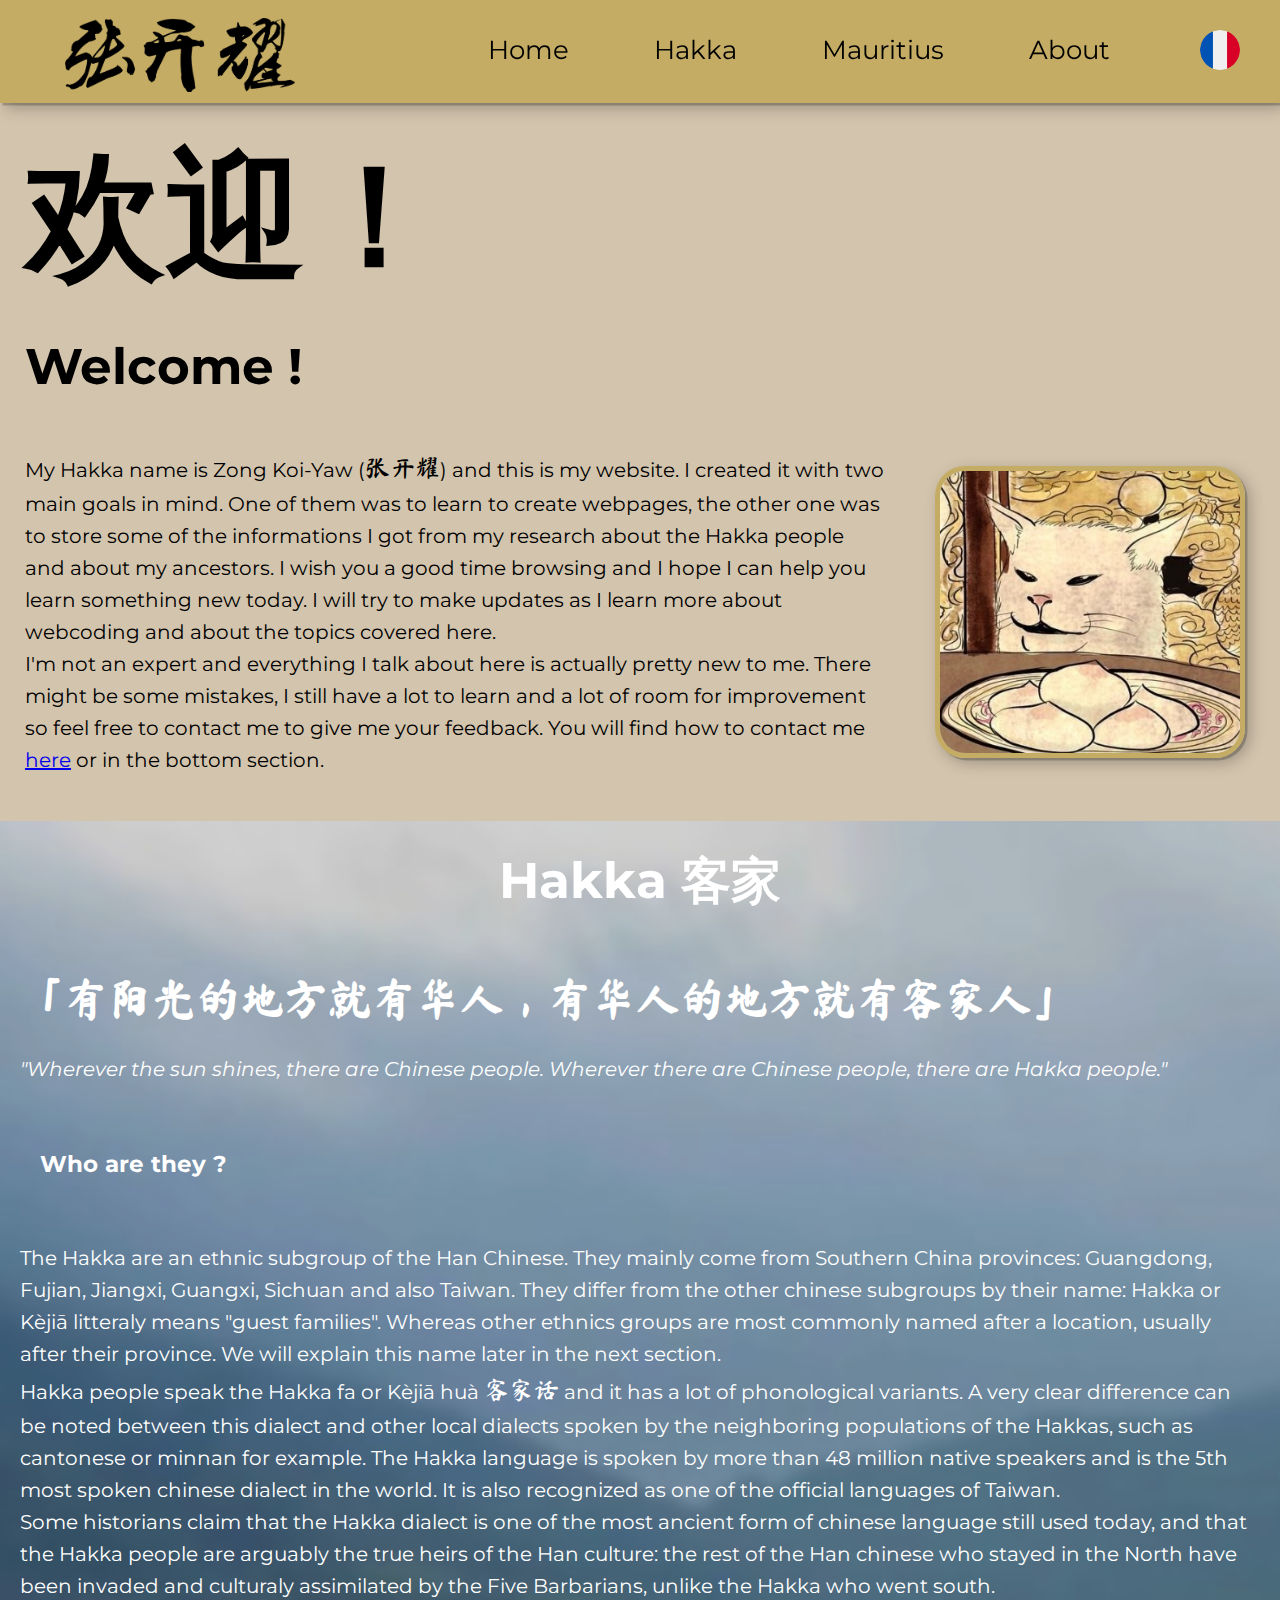
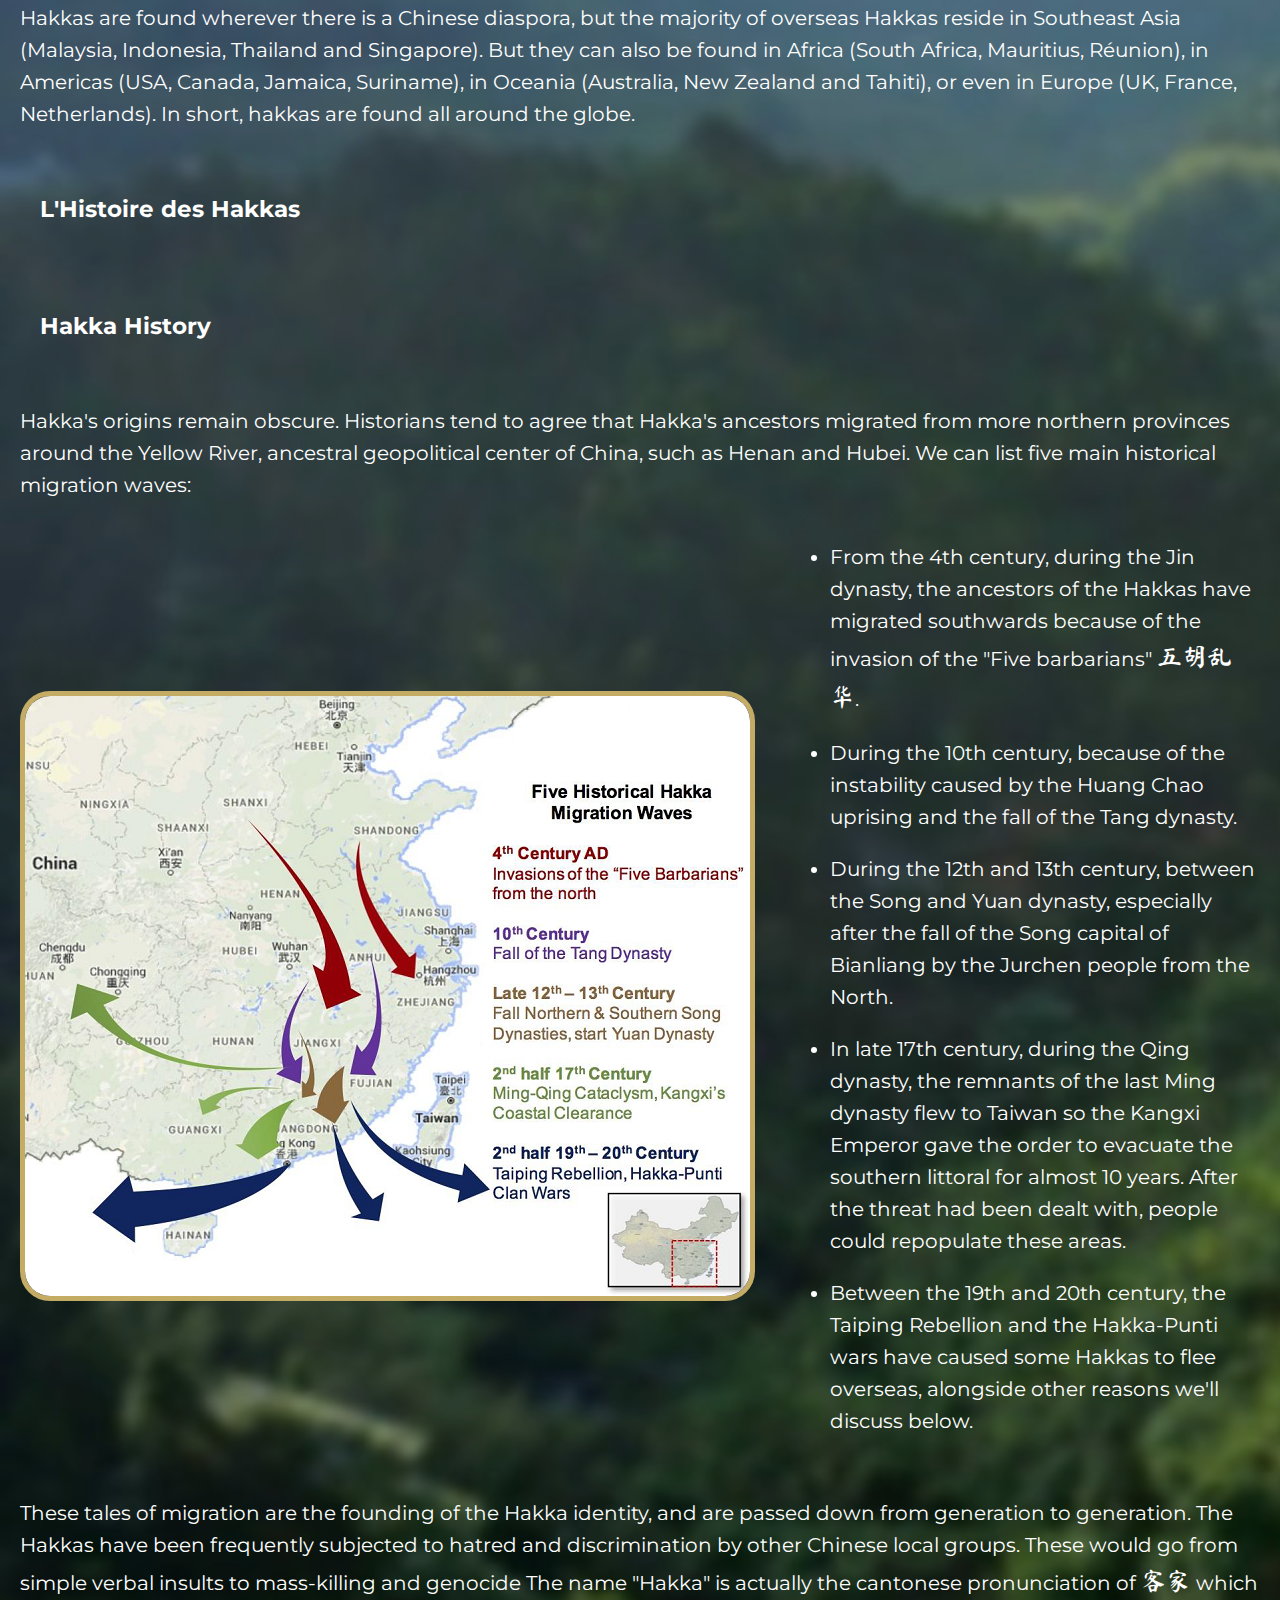
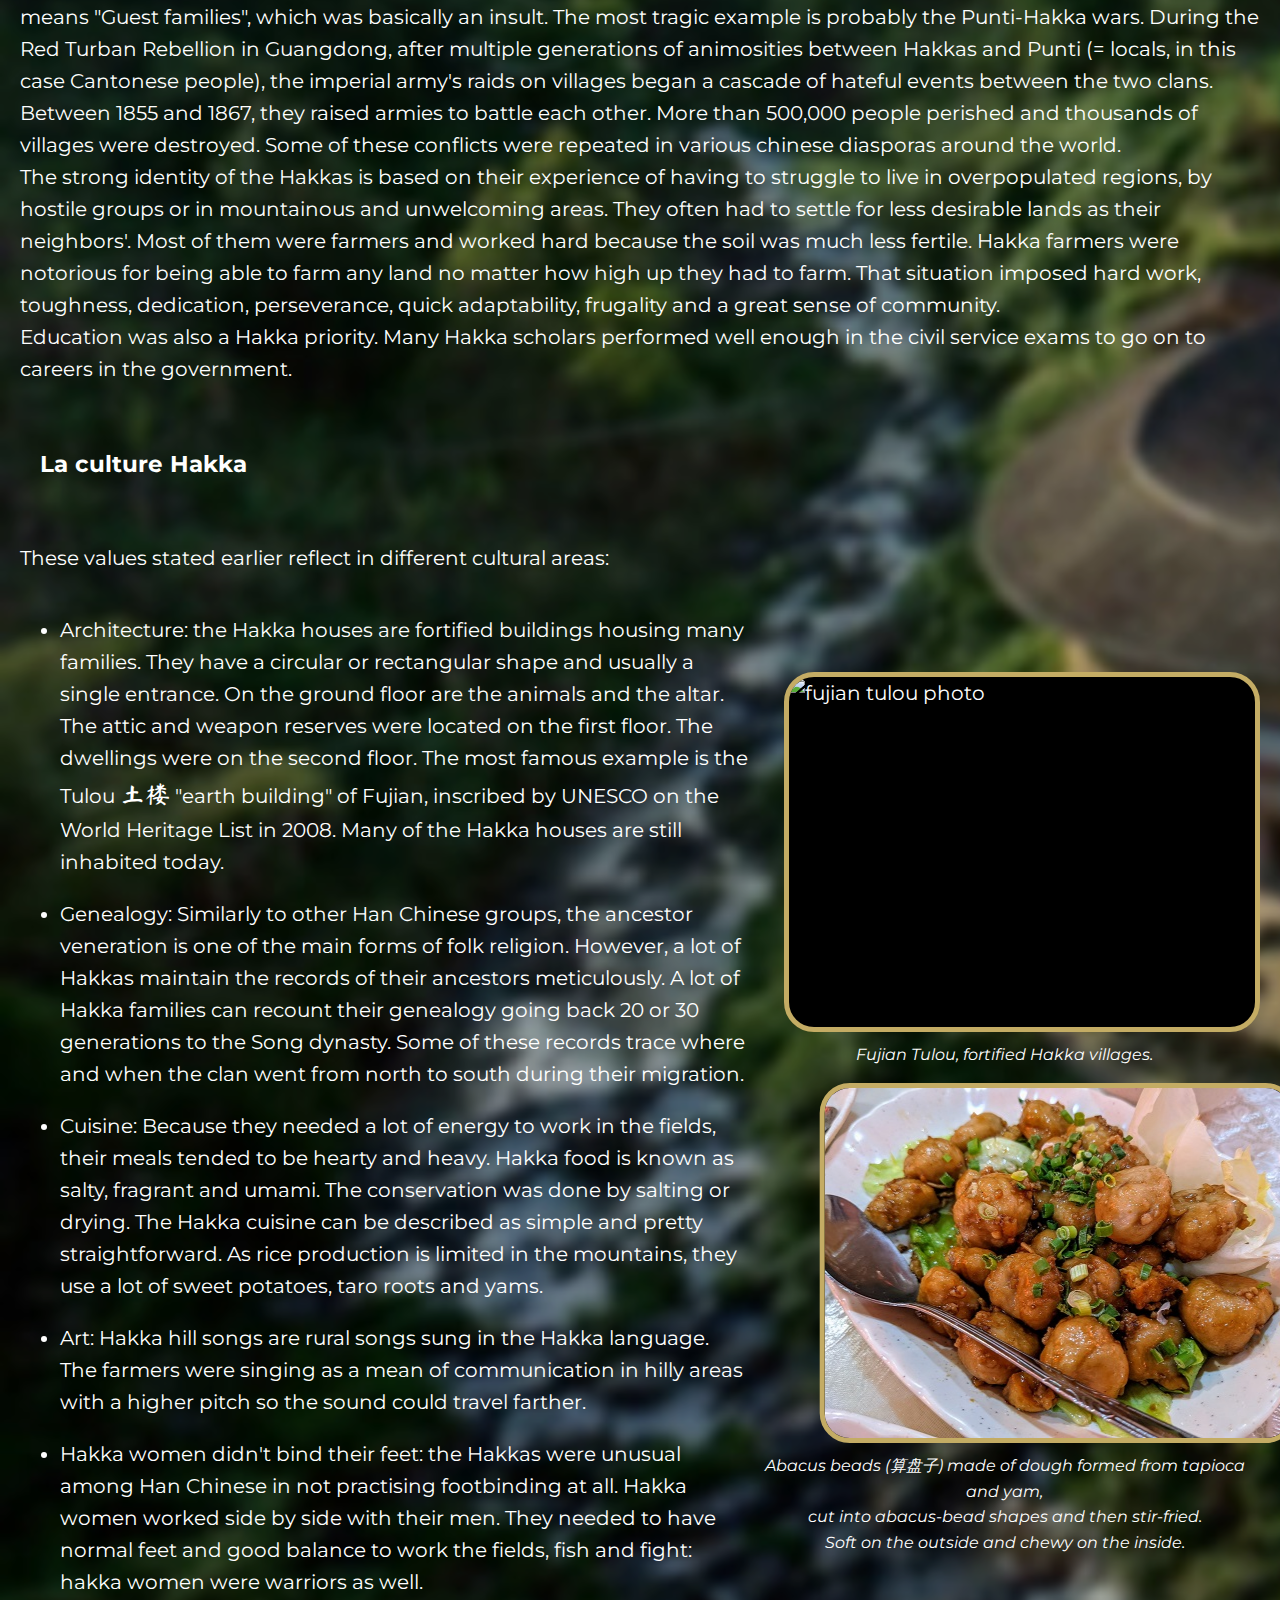
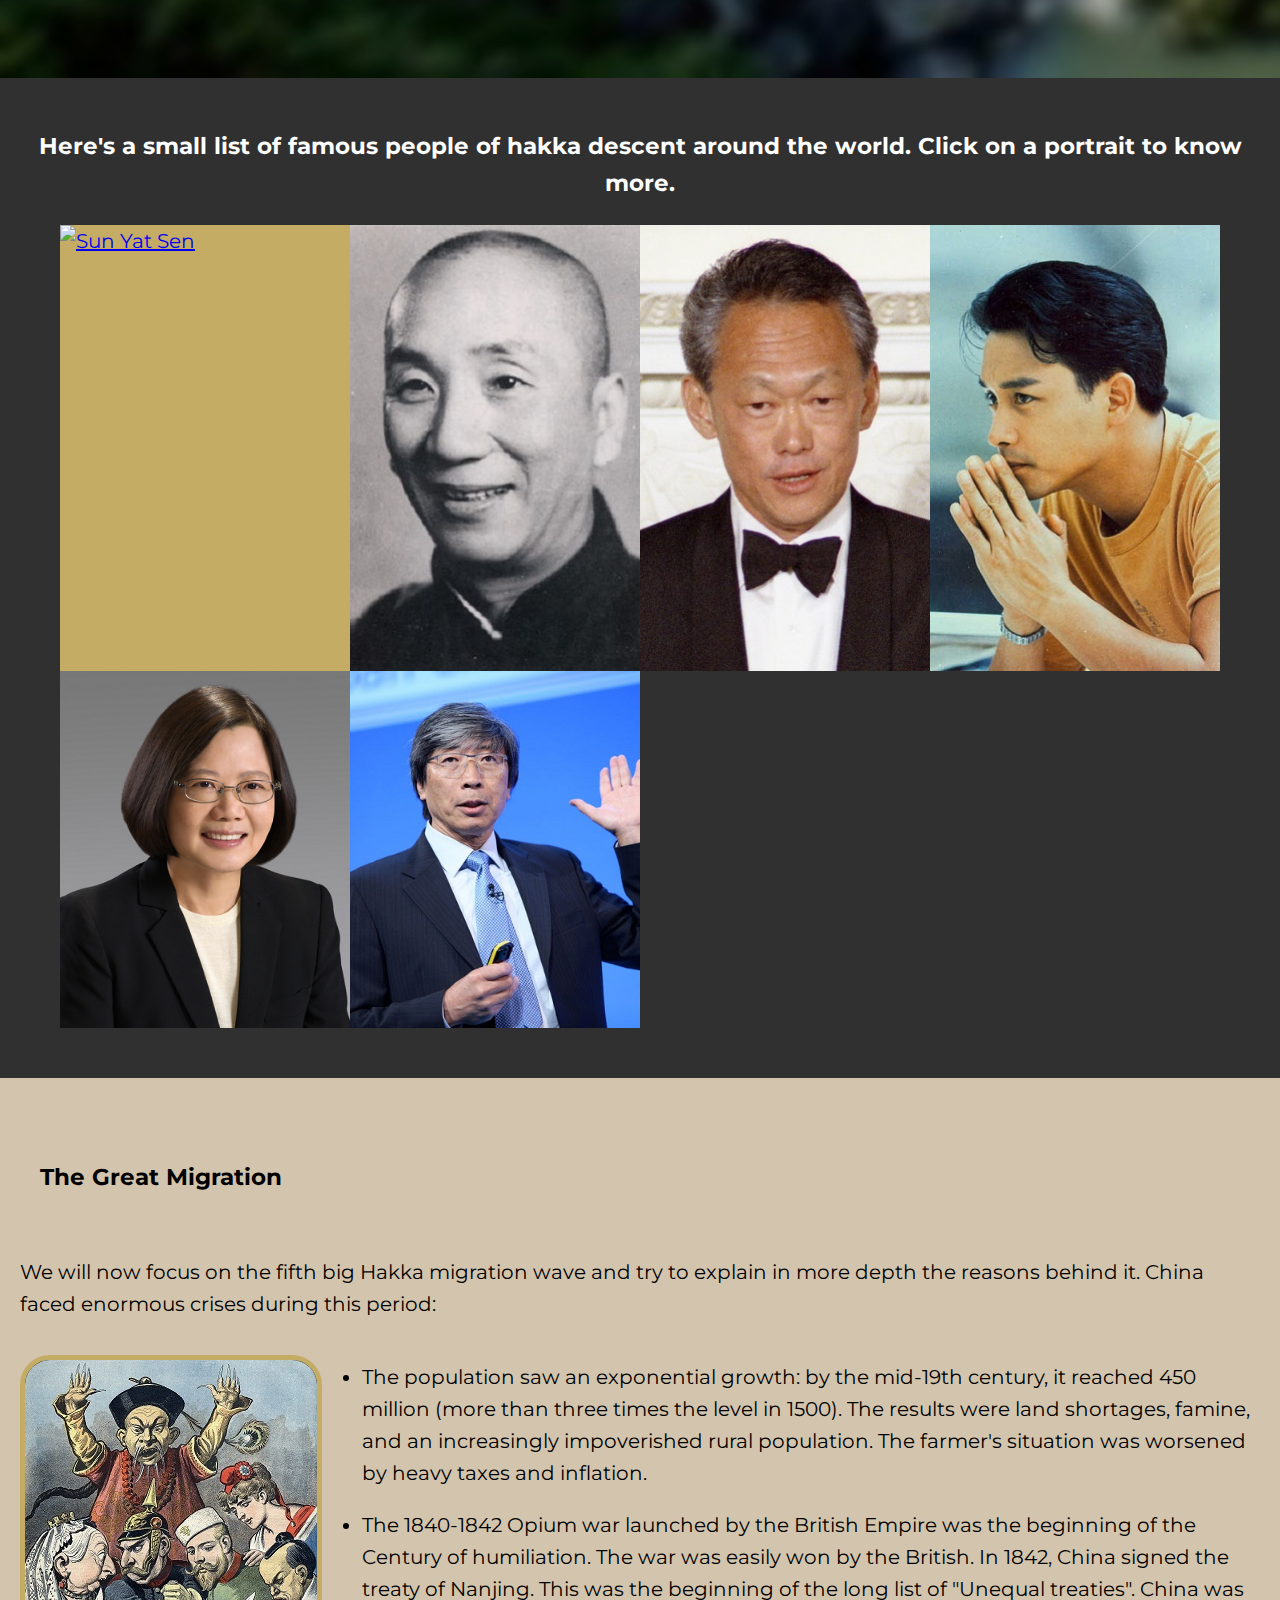
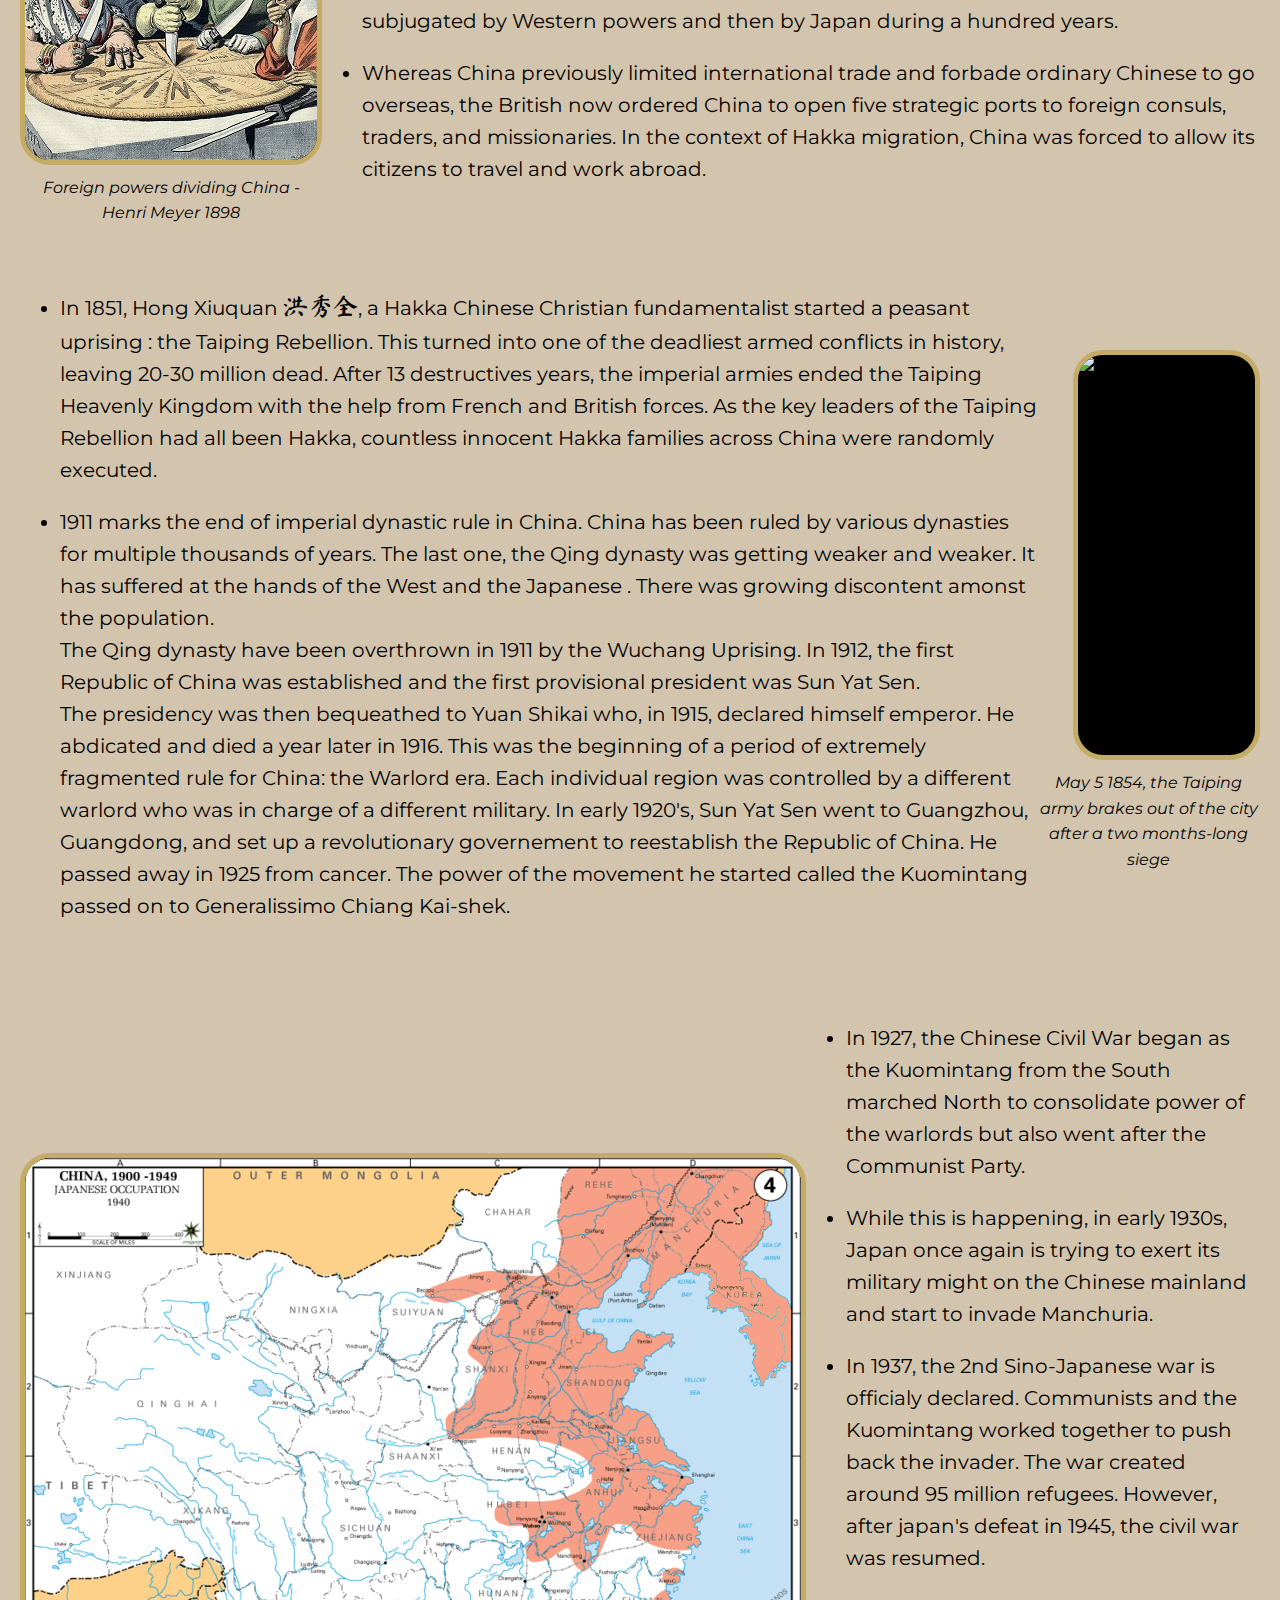
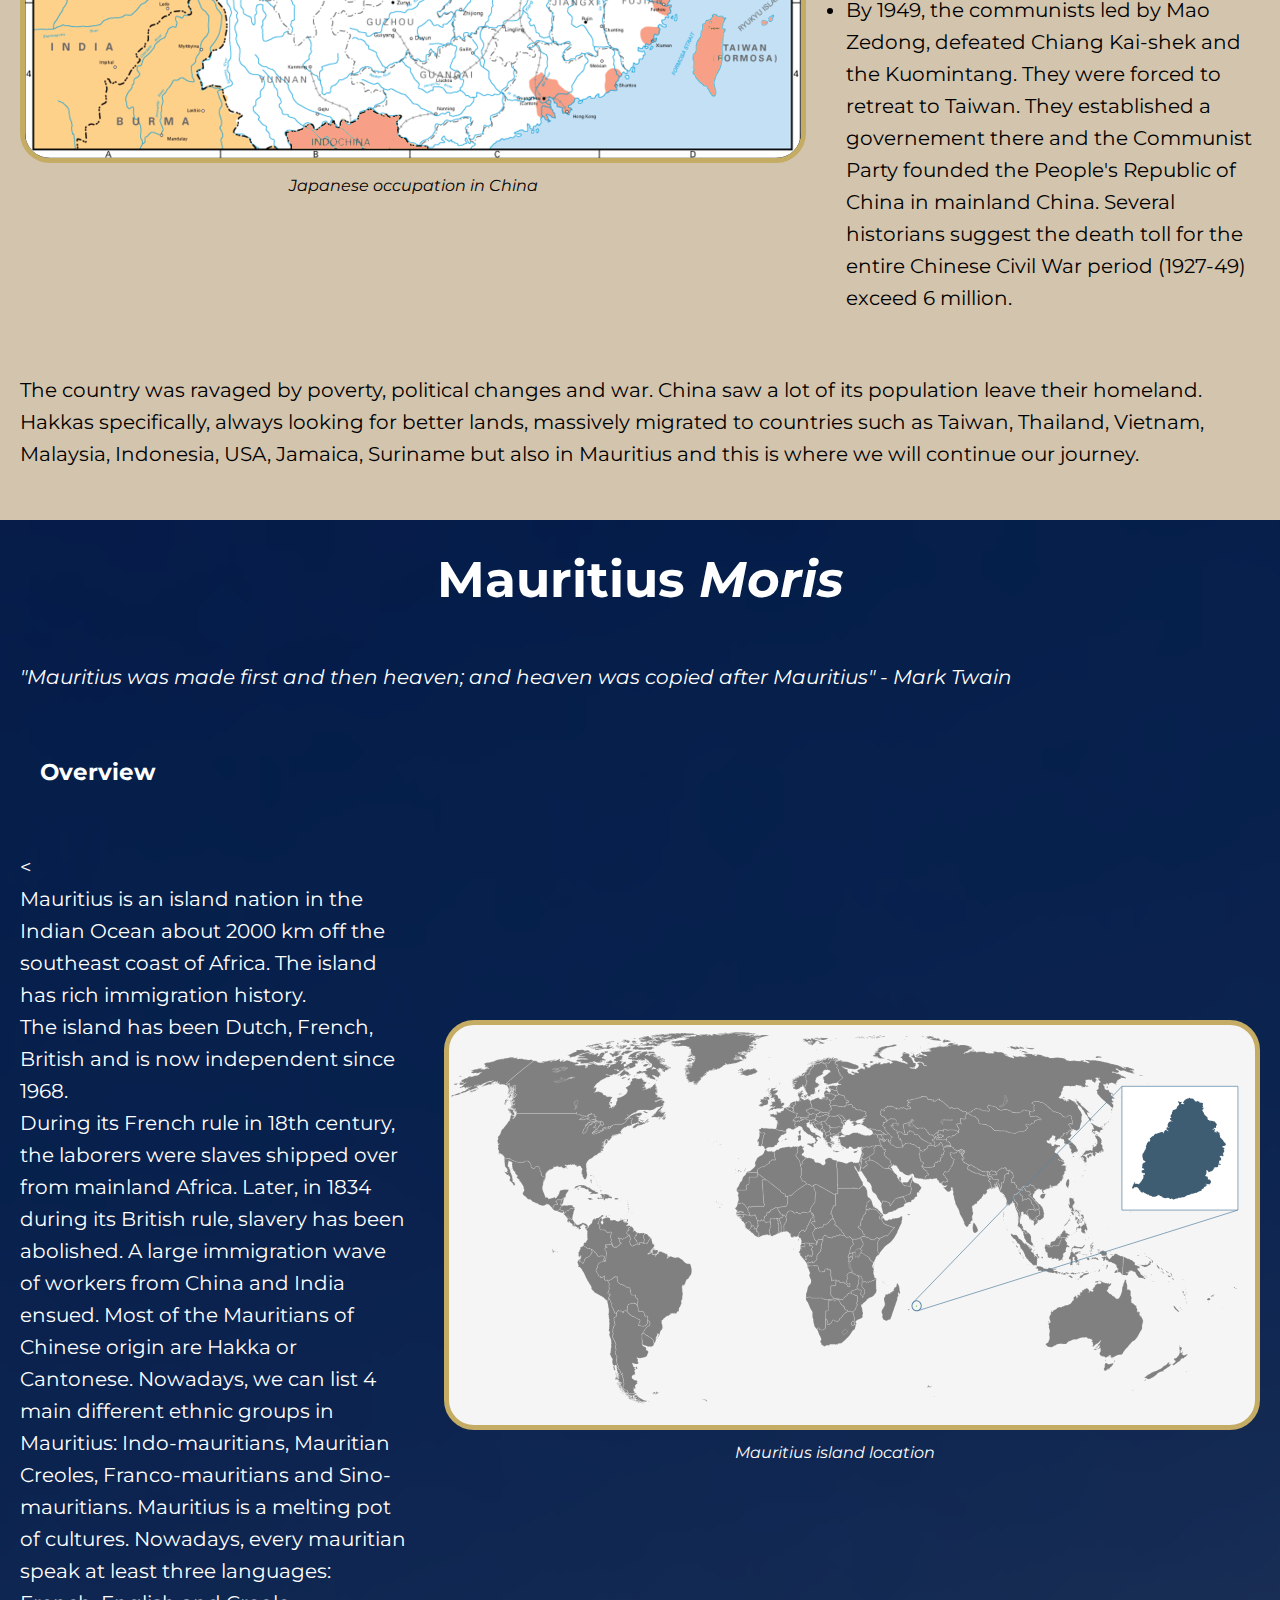
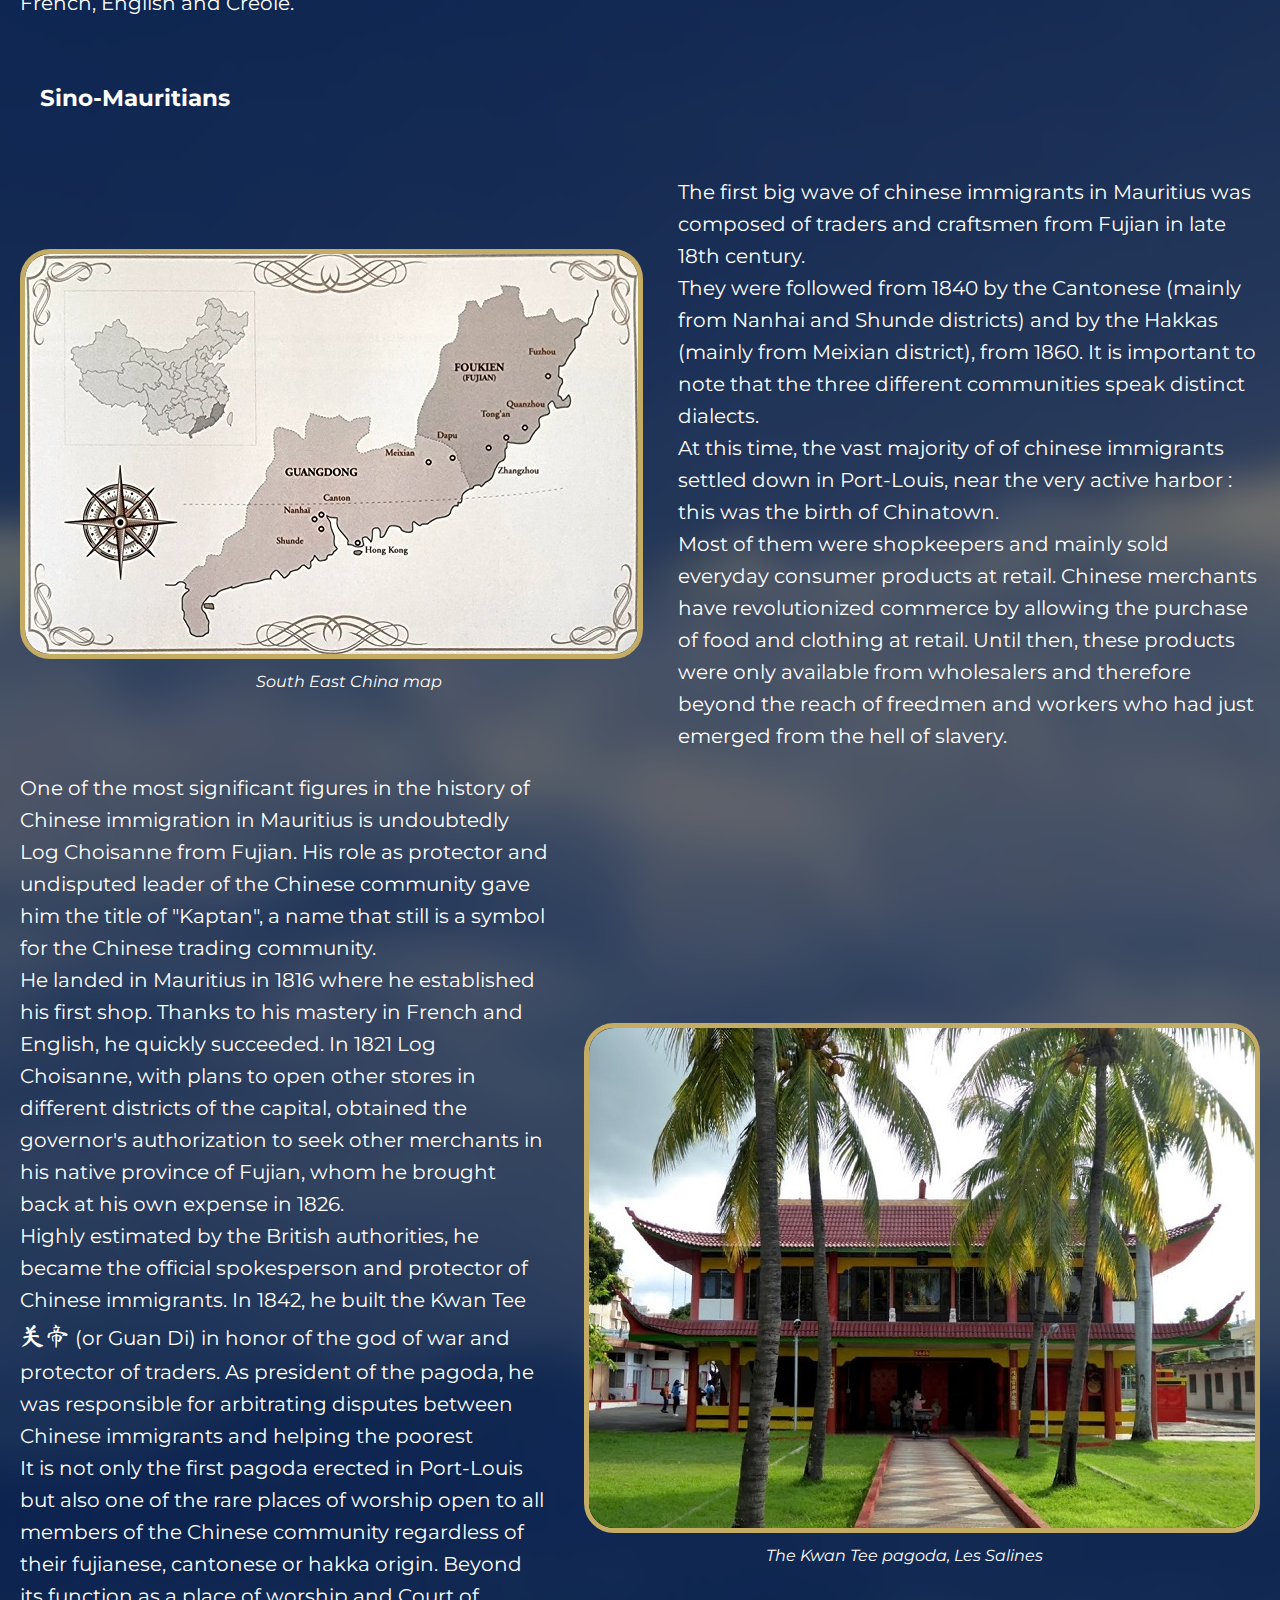
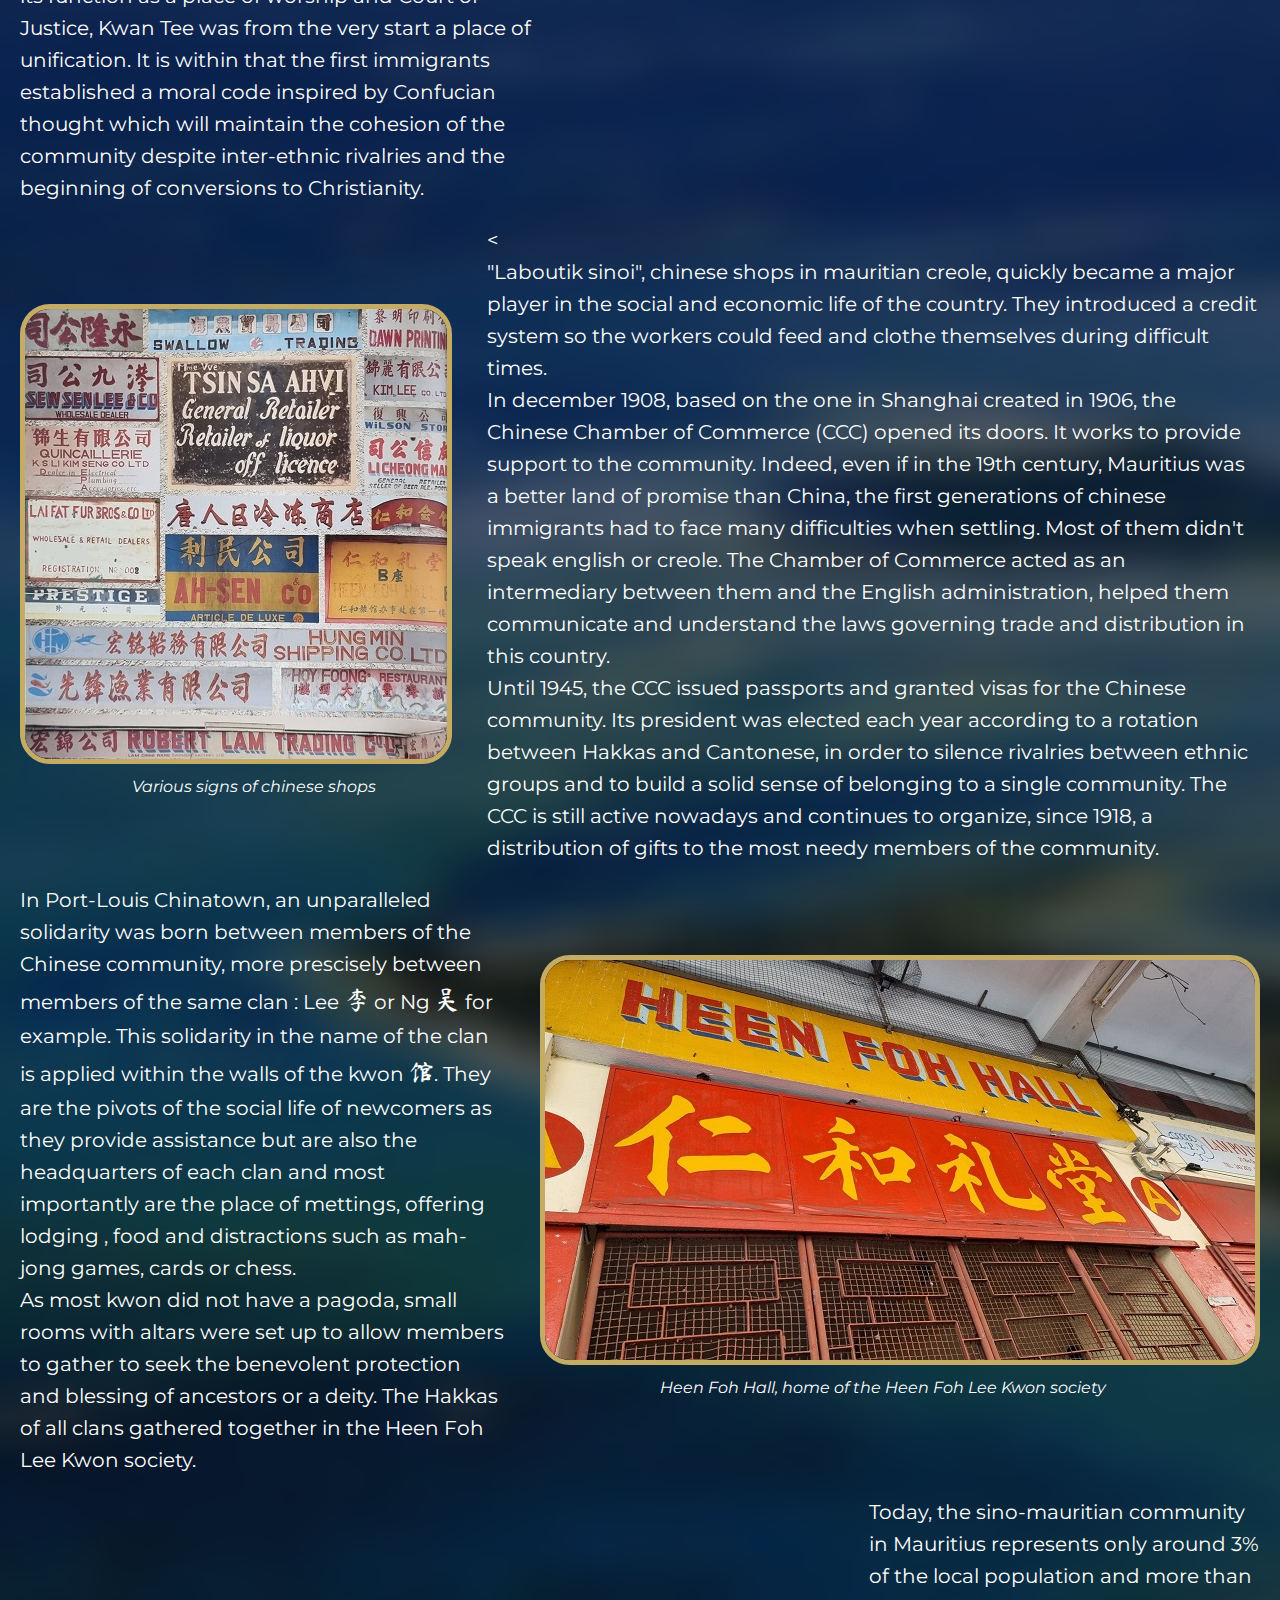
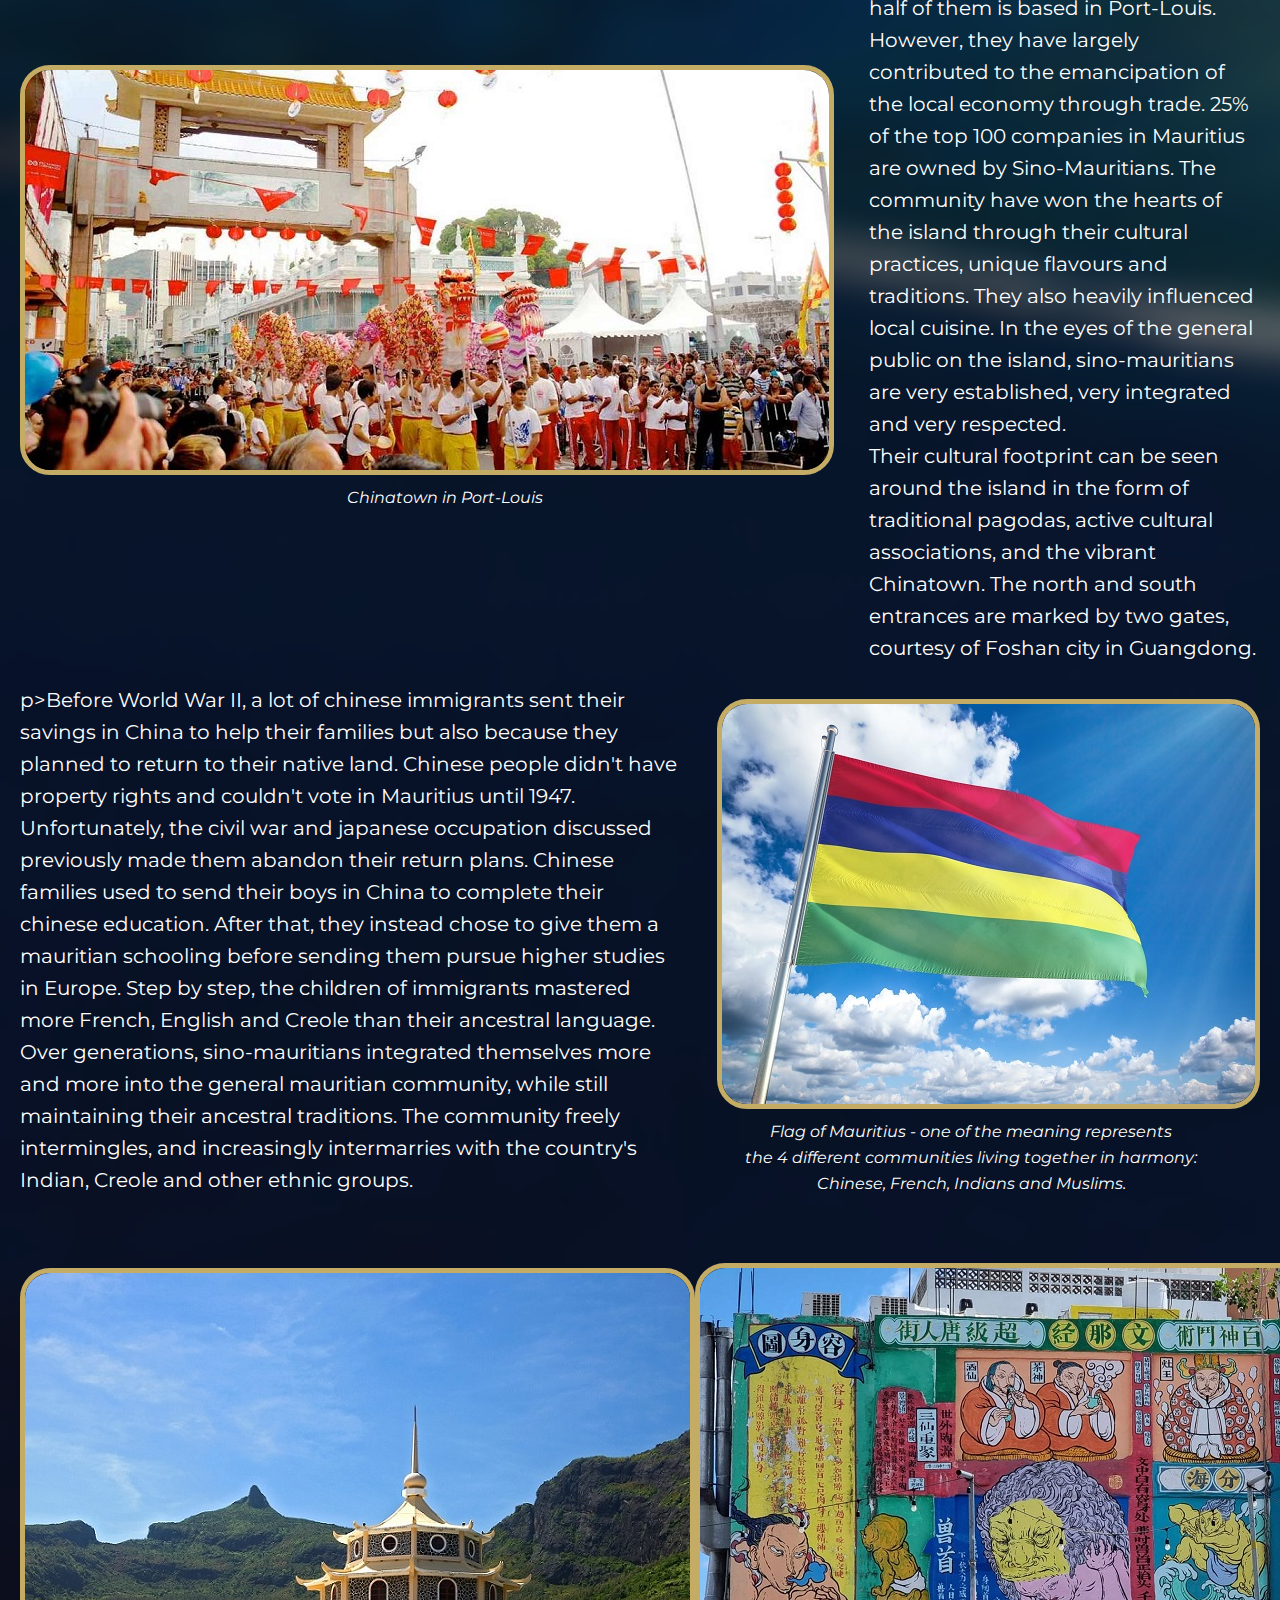
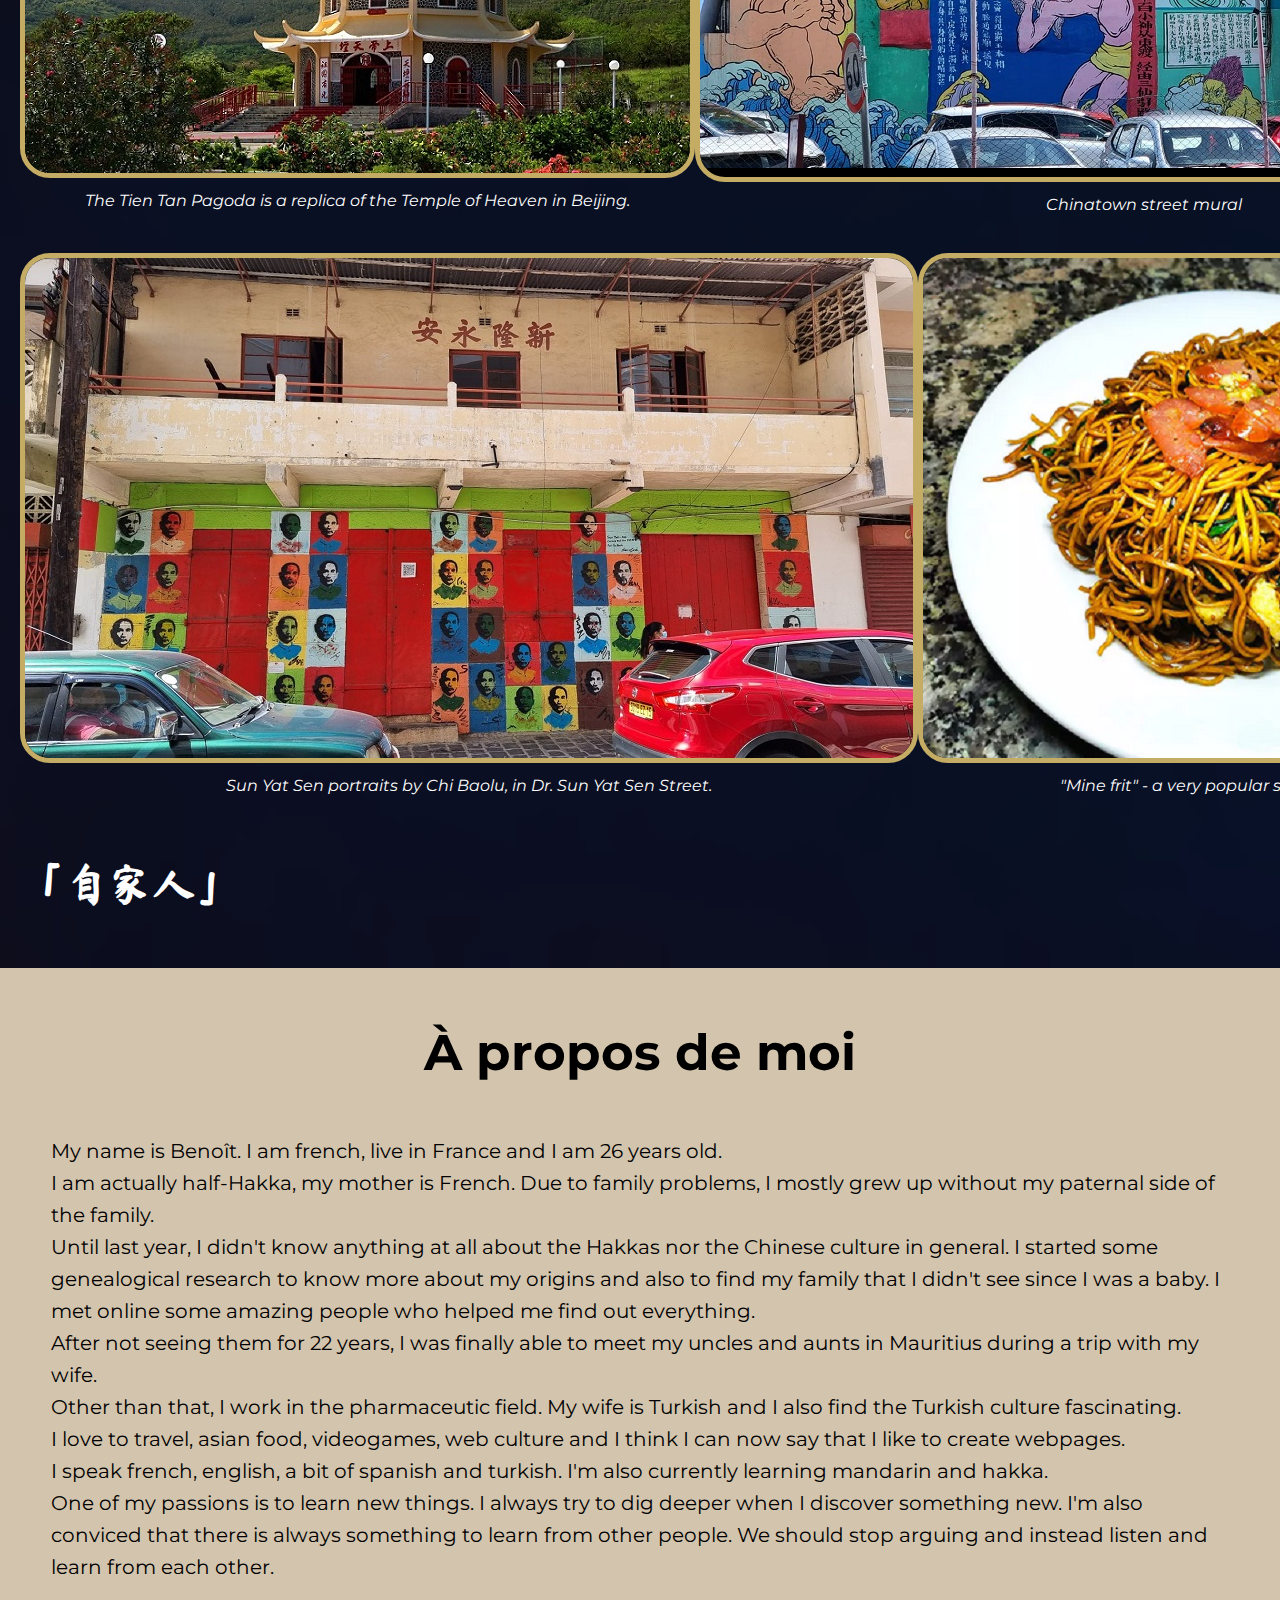
==== index.html @ ba9008d9 "Add files via upload" ====
<!DOCTYPE html>
<html>
<head>
	<meta charset="utf-8">
	<meta name="viewport" content="width=device-width, initial-scale=1">
	<link rel="stylesheet" type="text/css" href="css/style.css">
	<link rel="preconnect" href="https://fonts.googleapis.com">
	<link rel="preconnect" href="https://fonts.gstatic.com" crossorigin>
	<link href="https://fonts.googleapis.com/css2?family=Ma+Shan+Zheng&family=Montserrat:wght@500&display=swap" rel="stylesheet"> 
	<title>张开耀</title>
</head>
<body>
	<nav class="nav">
		<a href=#home><img src="img/logo.png" class="logo" alt=张开耀></a>
		<ul>
			<li><a href=#home>Home</a></li>
			<li><a href=#history>Hakka</a></li>
			<li><a href=#mauritius>Mauritius</a></li>
			<li><a href=#about>About</a></li>
		</ul>
		<a href="index_fr.html"><img title="French" class="flag" src="img/frenchflag.png" alt="Français"/></a>
	</nav>
	<section class="home" id=home>
		<h1 class="welcome">欢迎！</h1>
		<h2 class="subtitle">Welcome !</h2>
			<div class="flex">
				<div>
					<p>My Hakka name is Zong Koi-Yaw (<span class="cc">张开耀</span>) and this is my website. I created it with two main goals in mind. One of them was to learn to create webpages, the other one was to store some of the informations I got from my research about the Hakka people and about my ancestors. I wish you a good time browsing and I hope I can help you learn something new today. I will try to make updates as I learn more about webcoding and about the topics covered here.</p>
					<p>I'm not an expert and everything I talk about here is actually pretty new to me. There might be some mistakes, I still have a lot to learn and a lot of room for improvement so feel free to contact me to give me your feedback. You will find how to contact me <a href=#>here</a> or in the bottom section.
				</div>
				<img src="img/chinesecat.jpg" class="avatar" alt="my avatar" />
			</div>

	</section>
	<section class="history" id=history>
		<h2 class="sectiontitle">Hakka 客家</h2>
		<h3 class="chinesequote"><span class="cc">「有阳光的地方就有华人，有华人的地方就有客家人」</span></h3>
		<p class="citation">"Wherever the sun shines, there are Chinese people. Wherever there are Chinese people, there are Hakka people."</p>
			<h3 class="sectionsub">Who are they ?</h3>
				<p>The Hakka are an ethnic subgroup of the Han Chinese. They mainly come from Southern China provinces: Guangdong, Fujian, Jiangxi, Guangxi, Sichuan and also Taiwan. They differ from the other chinese subgroups by their name: Hakka or Kèjiā litteraly means "guest families". Whereas other ethnics groups are most commonly named after a location, usually after their province. We will explain this name later in the next section. </p>
				<p>Hakka people speak the Hakka fa or Kèjiā huà <span class="cc">客家话</span> and it has a lot of phonological variants. A very clear difference can be noted between this dialect and other local dialects spoken by the neighboring populations of the Hakkas, such as cantonese or minnan for example. The Hakka language is spoken by more than 48 million native speakers and is the 5th most spoken chinese dialect in the world. It is also recognized as one of the official languages of Taiwan. </p>
				<p>Some historians claim that the Hakka dialect is one of the most ancient form of chinese language still used today, and that the Hakka people are arguably the true heirs of the Han culture: the rest of the Han chinese who stayed in the North have been invaded and culturaly assimilated by the Five Barbarians, unlike the Hakka who went south.</p>
				<p>Hakkas are found wherever there is a Chinese diaspora, but the majority of overseas Hakkas reside in Southeast Asia (Malaysia, Indonesia, Thailand and Singapore). But they can also be found in Africa (South Africa, Mauritius, Réunion), in Americas (USA, Canada, Jamaica, Suriname), in Oceania (Australia, New Zealand and Tahiti), or even in Europe (UK, France, Netherlands). In short, hakkas are found all around the globe.</p>
			<h3 class="sectionsub">L'Histoire des Hakkas</h3>
				<h3 class="sectionsub">Hakka History</h3>
				<p>Hakka's origins remain obscure. Historians tend to agree that Hakka's ancestors migrated from more northern provinces around the Yellow River, ancestral geopolitical center of China, such as Henan and Hubei. We can list five main historical migration waves: </p>
			<div class="flex">
				<div class="img_wrap migration">
				<img src="img/migration.png" alt="migration" />
				<p class="credit">Image by <a href="https://commons.wikimedia.org/wiki/File:5_historical_hakka_migrations.svg" target="_blank">Sdcheung</a>, <a href="https://creativecommons.org/licenses/by-sa/4.0" target="_blank">CC BY-SA 4.0</a>, via Wikimedia Commons</p>
				</div>
				<ul>
					<li>From the 4th century, during the Jin dynasty, the ancestors of the Hakkas have migrated southwards because of the invasion of the "Five barbarians" <span class="cc">五胡乱华</span>.</li>
					<li>During the 10th century, because of the instability caused by the Huang Chao uprising and the fall of the Tang dynasty.</li>
					<li>During the 12th and 13th century, between the Song and Yuan dynasty, especially after the fall of the Song capital of Bianliang by the Jurchen people from the North.</li>
					<li>In late 17th century, during the Qing dynasty,  the remnants of the last Ming dynasty flew to Taiwan so the Kangxi Emperor gave the order to evacuate the southern littoral for almost 10 years. After the threat had been dealt with, people could repopulate these areas.</li>
					<li>Between the 19th and 20th century, the Taiping Rebellion and the Hakka-Punti wars have caused some Hakkas to flee overseas, alongside other reasons we'll discuss below.</li>
				</ul>
			</div>
				<p>These tales of migration are the founding of the Hakka identity, and are passed down from generation to generation. The Hakkas have been frequently subjected to hatred and discrimination by other Chinese local groups. These would go from simple verbal insults to mass-killing and genocide The name "Hakka" is actually the cantonese pronunciation of <span class="cc">客家</span> which means "Guest families", which was basically an insult. The most tragic example is probably the Punti-Hakka wars. During the Red Turban Rebellion in Guangdong, after multiple generations of animosities between Hakkas and Punti (= locals, in this case Cantonese people), the imperial army's raids on villages began a cascade of hateful events between the two clans. Between 1855 and 1867, they raised armies to battle each other. More than 500,000 people perished and thousands of villages were destroyed. Some of these conflicts were repeated in various chinese diasporas around the world.</p>
				<p>The strong identity of the Hakkas is based on their experience of having to struggle to live in overpopulated regions, by hostile groups or in mountainous and unwelcoming areas. They often had to settle for less desirable lands as their neighbors'. Most of them were farmers and worked hard because the soil was much less fertile. Hakka farmers were notorious for being able to farm any land no matter how high up they had to farm. That situation imposed hard work, toughness, dedication, perseverance, quick adaptability, frugality and a great sense of community. </p>
				<p>Education was also a Hakka priority. Many Hakka scholars performed well enough in the civil service exams to go on to careers in the government.</p>
			<h3 class="sectionsub">La culture Hakka</h3>
				<p>These values stated earlier reflect in different cultural areas:</p>
			<div class="flex">
				<ul>
					<li>Architecture: the Hakka houses are fortified buildings housing many families. They have a circular or rectangular shape and usually a single entrance. On the ground floor are the animals and the altar. The attic and weapon reserves were located on the first floor. The dwellings were on the second floor. The most famous example is the Tulou <span class="cc">土楼</span> "earth building" of Fujian, inscribed by UNESCO on the World Heritage List in 2008. Many of the Hakka houses are still inhabited today.</li>
					<li>Genealogy: Similarly to other Han Chinese groups, the ancestor veneration is one of the main forms of folk religion. However, a lot of Hakkas maintain the records of their ancestors meticulously. A lot of Hakka families can recount their genealogy going back 20 or 30 generations to the Song dynasty. Some of these records trace where and when the clan went from north to south during their migration.</li>
					<li>Cuisine: Because they needed a lot of energy to work in the fields, their meals tended to be hearty and heavy. Hakka food is known as salty, fragrant and umami. The conservation was done by salting or drying. The Hakka cuisine can be described as simple and pretty straightforward. As rice production is limited in the mountains, they use a lot of sweet potatoes, taro roots and yams.</li>
					<li>Art: Hakka hill songs are rural songs sung in the Hakka language. The farmers were singing as a mean of communication in hilly areas with a higher pitch so the sound could travel farther.</li>
					<li>Hakka women didn't bind their feet: the Hakkas were unusual among Han Chinese in not practising footbinding at all. Hakka women worked side by side with their men. They needed to have normal feet and good balance to work the fields, fish and fight: hakka women were warriors as well.</li>
				</ul>
				<div>
					<div class="img_wrap fujian">
						<img src="img/fujian.jpg" alt="fujian tulou photo" />
						<p class="credit">Image by <a href="https://commons.wikimedia.org/wiki/File:Chuxi_tulou_cluster.JPG" target="_blank">Gisling</a>, <a href="https://creativecommons.org/licenses/by-sa/3.0" target="_blank">CC BY-SA 3.0</a>, via Wikimedia Commons</p>
					</div>
					<p class="legend">Fujian Tulou, fortified Hakka villages.</p>
					<div class="img_wrap abacus">
					<img src="img/abacus.jpg" alt="abacus beads photo" />
					<p class="credit">Image by <a href="https://commons.wikimedia.org/wiki/File:Hakka_abacus_seeds.jpg" target="_blank">Jpatokal</a>, <a href="https://creativecommons.org/licenses/by-sa/4.0" target="_blank">CC BY-SA 4.0</a>, via Wikimedia Commons</p>
				</div>
				<p class="legend">Abacus beads (算盘子) made of dough formed from tapioca and yam,<br>cut into abacus-bead shapes and then stir-fried. <br>Soft on the outside and chewy on the inside.</p>
			</div>	
	</section>
	<section class="hakkaworld">
		<h3 class="sectiontitle">Here's a small list of famous people of hakka descent around the world. Click on a portrait to know more.</h3>
		<div class="gallery">
			<div onclick="myfunction1()" class="galleryitem"><a href="#a" class="gallerya">
				<img src ="img/sun.jpg" id="a" alt="Sun Yat Sen" class="galleryimg"></a></div>
			<div onclick="myfunction5()" class="galleryitem"><a href="#b"class="gallerya">
				<img src ="img/yipman.jpg" id="b" alt="Yip Man" class="galleryimg"></a></div>
			<div onclick="myfunction2()" class="galleryitem"><a href ="#c" class="gallerya">
				<img src ="img/lee.jpg" id="c" alt="Lee Kuan Yew" class="galleryimg"></a></div>
			<div onclick="myfunction3()" class="galleryitem"><a href ="#d" class="gallerya">
				<img src ="img/leslie.jpg" id="d"  alt="Leslie Cheung" class="galleryimg"></a></div>
			<div onclick="myfunction4()" class="galleryitem"><a href ="#e" class="gallerya">
				<img src ="img/tsai.png" id="e" alt="Tsai Ing Wen" class="galleryimg"></a></div>
			<div onclick="myfunction6()" class="galleryitem"><a href ="#f" class="gallerya">
				<img src ="img/soonshiong.jpg" id="f" alt="Patrick Soon-Shiong" class="galleryimg"></a></div>
		</div>
		<div class="hakkabio a">Sun Yat Sen <span class="cc">孙逸仙</span> was a Chinese statesman, physician, and political philosopher, who served as the first Provisional President of the Republic of China and the first leader of the Kuomintang (Nationalist Party of China). He is called the "Father of the Nation" in the Republic of China, and the "Forerunner of the Revolution" in the People's Republic of China for his instrumental role in the overthrow of the Qing dynasty during the Xinhai Revolution. Sun is unique among 20th-century Chinese leaders for being widely revered in both Mainland China and Taiwan.</div>
		<div class="hakkabio b">Lee Kuan Yew <span class="cc">李光耀</span> was a Singaporean statesman and lawyer who served as Prime Minister of Singapore from 1959 to 1990, and is widely recognised as the nation's founding father.</div>
		<div class="hakkabio c">LLeslie Cheung <span class="cc">张国荣</span> was a Hong Kong singer and actor. Throughout a 26-year career from 1977 until his death, Cheung released over 40 music albums and acted in 56 films. He was one of the most prominent pioneers that shaped the identity of Cantopop during the 1980s and became known for his flamboyant stage appearance.</div>
		<div class="hakkabio d">Tsai Ing Wen <span class="cc">蔡英文</span> is a Taiwanese politician and academic serving as the President of the Republic of China (Taiwan) since 2016. Tsai is the first female president of Taiwan. She is regarded as the most powerful woman in East Asia. <i>Image by <a href="https://commons.wikimedia.org/wiki/File:%E8%94%A1%E8%8B%B1%E6%96%87%E5%AE%98%E6%96%B9%E5%85%83%E9%A6%96%E8%82%96%E5%83%8F%E7%85%A7.png" target="_blank">Office of the President of the Republic of China</a>, Attribution, via Wikimedia Commons.</i></div>
		<div class="hakkabio e">Ip Man <span class="cc">叶问</span> was a grandmaster of the martial art wing chun. He was known as Bruce Lee's master. After founding a martial arts training center in Foshan, he then opened schools in Hong Kong. Globally popularised by his students including Bruce Lee, the wing chun style is now taught in every country in Europe and also in America.</div>
		<div class="hakkabio f">Patrick Soon-Shiong <span class="cc">黄馨祥</span> is an american entrepreneur, philanthropist and billionaire. Wealthiest Asian-American in history.<i> Image by <a href="https://commons.wikimedia.org/wiki/File:Dr_Patrick_Soon-Shiong_(14212355607).jpg" target="_blank">NHS Confederation</a>, <a href="https://creativecommons.org/licenses/by/2.0" target="_blank">CC BY 2.0</a>, via Wikimedia Commons</i></div>
	</section>
	<section class="inter">
		<h3 class="sectionsub">The Great Migration</h3>
		<p>We will now focus on the fifth big Hakka migration wave and try to explain in more depth the reasons behind it. China faced enormous crises during this period:</p>
		<div class="flex">
			<div>
			<div class="img_wrap caricimg">
				<img src="img/caric.jpg" alt="cartoon representing the dividing of China" />
				<p class="credit">Image by Henry Meyer, Public domain</p>
			</div>
			<p class="legend">Foreign powers dividing China -<br> Henri Meyer 1898</p>
			</div>
			<ul>
				<li>The population saw an exponential growth: by the mid-19th century, it reached 450 million (more than three times the level in 1500). The results were land shortages, famine, and an increasingly impoverished rural population. The farmer's situation was worsened by heavy taxes and inflation.</li>
				<li>The 1840-1842 Opium war launched by the British Empire was the beginning of the Century of humiliation. The war was easily won by the British. In 1842, China signed the treaty of Nanjing. This was the beginning of the long list of "Unequal treaties". China was subjugated by Western powers and then by Japan during a hundred years.</li>
				<li> Whereas China previously limited international trade and forbade ordinary Chinese to go overseas, the British now ordered China to open five strategic ports to foreign consuls, traders, and missionaries. In the context of Hakka migration, China was forced to allow its citizens to travel and work abroad.</li>
			</ul>
		</div>
		<div class="flex">
			<ul>
				<li>In 1851, Hong Xiuquan <span class="cc">洪秀全</span>, a Hakka Chinese Christian fundamentalist started a peasant uprising : the Taiping Rebellion. This turned into one of the deadliest armed conflicts in history, leaving 20-30 million dead. After 13 destructives years, the imperial armies ended the Taiping Heavenly Kingdom with the help from French and British forces. As the key leaders of the Taiping Rebellion had all been Hakka, countless innocent Hakka families across China were randomly executed.</li>
				<li>1911 marks the end of imperial dynastic rule in China. China has been ruled by various dynasties for multiple thousands of years. The last one, the Qing dynasty was getting weaker and weaker. It has suffered at the hands of the West and the Japanese . There was growing discontent amonst the population. <br>The Qing dynasty have been overthrown in 1911 by the Wuchang Uprising. In 1912, the first Republic of China was established and the first provisional president was Sun Yat Sen.<br>The presidency was then bequeathed to Yuan Shikai who, in 1915, declared himself emperor. He abdicated and died a year later in 1916. This was the beginning of a period of extremely fragmented rule for China: the Warlord era. Each individual region was controlled by a different warlord who was in charge of a different military. In early 1920's, Sun Yat Sen went to Guangzhou, Guangdong, and set up a revolutionary governement to reestablish the Republic of China. He passed away in 1925 from cancer. The power of the movement he started called the Kuomintang passed on to Generalissimo Chiang Kai-shek.</li>
			</ul>
			<div>
			<div class="img_wrap taipingimg">
					<img src="img/taiping.jpg" alt="defeat of the Taiping army" />
				<p class="credit">Image by Unknown, Public Domain</p>
			</div>
			<p class="legend">May 5 1854, the Taiping army brakes out of the city <br>after a two months-long siege</p>
			</div>
		</div>
		<div class="flex">
			<div>
			<div class="img_wrap jpnimg">
						<img src="img/japan.png" alt="Japan's invasion" />
						<p class="legend">Occupation japonaise en Chine</p>
				<p class="credit">Image by U.S. Army, Public Domain</p>
			</div>
				<p class="legend">Japanese occupation in China</p>
			</div>
			<ul>
				<li>In 1927, the Chinese Civil War began as the Kuomintang from the South marched North to consolidate power of the warlords but also went after the Communist Party.</li>
				<li>While this is happening, in early 1930s, Japan once again is trying to exert its military might on the Chinese mainland and start to invade Manchuria.</li>
				<li>In 1937, the 2nd Sino-Japanese war is officialy declared. Communists and the Kuomintang worked together to push back the invader. The war created around 95 million refugees. However, after japan's defeat in 1945, the civil war was resumed.</li>
				<li>By 1949, the communists led by Mao Zedong, defeated Chiang Kai-shek and the Kuomintang. They were forced to retreat to Taiwan. They established a governement there and the Communist Party founded the People's Republic of China in mainland China. Several historians suggest the death toll for the entire Chinese Civil War period (1927-49) exceed 6 million.</li>
			</ul>
		</div>
		<p>The country was ravaged by poverty, political changes and war. China saw a lot of its population leave their homeland. Hakkas specifically, always looking for better lands, massively migrated to countries such as Taiwan, Thailand, Vietnam, Malaysia, Indonesia, USA, Jamaica, Suriname but also in Mauritius and this is where we will continue our journey.</p>
	</section>
	<section class="mauritius" id="mauritius">
		<h2 class="sectiontitle">Mauritius <i>Moris</i></h2>
		<p class="citation">"Mauritius was made first and then heaven; and heaven was copied after Mauritius" - Mark Twain</p>
		<h3 class="sectionsub">Overview</h3>
		<div class="flex">
			<div>
			<<p>Mauritius is an island nation in the Indian Ocean about 2000 km off the southeast coast of Africa. The island has rich immigration history.</p>
			<p>The island has been Dutch, French, British and is now independent since 1968. </p>
			<p>During its French rule in 18th century, the laborers were slaves shipped over from mainland Africa. Later, in 1834 during its British rule, slavery has been abolished. A large immigration wave of workers from China and India ensued. Most of the Mauritians of Chinese origin are Hakka or Cantonese. Nowadays, we can list 4 main different ethnic groups in Mauritius: Indo-mauritians, Mauritian Creoles, Franco-mauritians and Sino-mauritians. Mauritius is a melting pot of cultures. Nowadays, every mauritian speak at least three languages: French, English and Creole.</p>
			</div>
			<div>
			<div class="img_wrap mauritiuslocationimg">
				<img src="img/mauritiuslocation.svg" alt="Mauritius location" />
				<p class="credit credit_mauritius">Image by <a href="https://commons.wikimedia.org/wiki/File:Mauritius_island_location.svg" target="_blank" >Kingroyos</a>, <a href="https://creativecommons.org/licenses/by-sa/3.0" target="_blank">CC BY-SA 3.0</a>, via Wikimedia Commons</p>
			</div>
			<p class="legend">Mauritius island location</p>
		</div>
	</div>
			<h3 class="sectionsub">Sino-Mauritians</h3>
			<div class="flex">
				<div>
				<div class="img_wrap chinamapimg">
				<img src="img/chinamap.jpg" alt="South East China Map" />
				<p class="credit">All rights reserved</p>
			</div>
			<p class="legend">South East China map</p>
		</div>
				<div>
				<p>The first big wave of chinese immigrants in Mauritius was composed of traders and craftsmen from Fujian in late 18th century. </p>
				<p> They were followed from 1840 by the Cantonese (mainly from Nanhai and Shunde districts) and by the Hakkas (mainly from Meixian district), from 1860. It is important to note that the three different communities speak distinct dialects. </p>
				<p>At this time, the vast majority of of chinese immigrants settled down in Port-Louis, near the very active harbor : this was the birth of Chinatown.</p>
				<p>Most of them were shopkeepers and mainly sold everyday consumer products at retail. Chinese merchants have revolutionized commerce by allowing the purchase of food and clothing at retail. Until then, these products were only available from wholesalers and therefore beyond the reach of freedmen and workers who had just emerged from the hell of slavery. </p>
				</div>
		</div>
		<div class="flex">
			<div>
			<p>One of the most significant figures in the history of Chinese immigration in Mauritius is undoubtedly Log Choisanne from Fujian. His role as protector and undisputed leader of the Chinese community gave him the title of "Kaptan", a name that still is a symbol for the Chinese trading community.</p>
			<p>He landed in Mauritius in 1816 where he established his first shop. Thanks to his mastery in French and English, he quickly succeeded. In 1821 Log Choisanne, with plans to open other stores in different districts of the capital, obtained the governor's authorization to seek other merchants in his native province of Fujian, whom he brought back at his own expense in 1826.</p>
			<p>Highly estimated by the British authorities, he became the official spokesperson and protector of Chinese immigrants. In 1842, he built the Kwan Tee <span class="cc">关帝</span> (or Guan Di) in honor of the god of war and protector of traders. As president of the pagoda, he was responsible for arbitrating disputes between Chinese immigrants and helping the poorest</p>
			<p>It is not only the first pagoda erected in Port-Louis but also one of the rare places of worship open to all members of the Chinese community regardless of their fujianese, cantonese or hakka origin. Beyond its function as a place of worship and Court of Justice, Kwan Tee was from the very start a place of unification. It is within that the first immigrants established a moral code inspired by Confucian thought which will maintain the cohesion of the community despite inter-ethnic rivalries and the beginning of conversions to Christianity.</p>
			</div>
			<div>
			<div class="img_wrap kwanteeimg">
					<img src="img/kwantee.jpg" alt="Kwan Tee Pagoda" />
				<p class="credit">All rights reserved</p>
			</div>
			<p class="legend">The Kwan Tee pagoda, Les Salines</p>
			</div>

		</div>
			<div class="flex">
				<div>
				<div class="img_wrap storeimg">
				<img src="img/store.jpg"  alt="Various signs of small chinese shops" />
				<p class="credit">All rights reserved</p>
			</div>
			<p class="legend">Various signs of chinese shops</p>
			</div>
				<div>
				<<p>"Laboutik sinoi", chinese shops in mauritian creole, quickly became a major player in the social and economic life of the country. They introduced a credit system so the workers could feed and clothe themselves during difficult times.</p>
				<p>In december 1908, based on the one in Shanghai created in 1906, the Chinese Chamber of Commerce (CCC) opened its doors. It works to provide support to the community. Indeed, even if in the 19th century, Mauritius was a better land of promise than China, the first generations of chinese immigrants had to face many difficulties when settling. Most of them didn't speak english or creole. The Chamber of Commerce acted as an intermediary between them and the English administration, helped them communicate and understand the laws governing trade and distribution in this country.</p>
				<p>Until 1945, the CCC issued passports and granted visas for the Chinese community. Its president was elected each year according to a rotation between Hakkas and Cantonese, in order to silence rivalries between ethnic groups and to build a solid sense of belonging to a single community. The CCC is still active nowadays and continues to organize, since 1918, a distribution of gifts to the most needy members of the community.</p>
				</div>
			</div>
			<div class="flex">
				<div>
				<p>In Port-Louis Chinatown, an unparalleled solidarity was born between members of the Chinese community, more prescisely between members of the same clan : Lee <span class="cc">李</span> or Ng <span class="cc">吴</span> for example. This solidarity in the name of the clan is applied within the walls of the kwon <span class="cc">馆</span>. They are the pivots of the social life of newcomers as they provide assistance but are also the headquarters of each clan and most importantly are the place of mettings, offering lodging , food and distractions such as mah-jong games, cards or chess. </p>
				<p>As most kwon did not have a pagoda, small rooms with altars were set up to allow members to gather to seek the benevolent protection and blessing of ancestors or a deity. The Hakkas of all clans gathered together in the Heen Foh Lee Kwon society.</p>
				</div>
				<div class="flex">
				<div>
				<div class="img_wrap heenfohhallimg">
				<img src="img/heen foh hall.jpg" alt="Heen Foh Hall society" />
				<p class="credit">All rights reserved</p>
			</div>
			<p class="legend">Heen Foh Hall, home of the Heen Foh Lee Kwon society</p>
			</div>
			</div>
		</div>
			<div class="flex">
				<div>
				<div class="img_wrap chinatownimg">
				<img src="img/chinatown.jpg" alt="Port Louis Chinatown" />
				<p class="credit">All rights reserved</p>
			</div>
			<p class="legend">Chinatown in Port-Louis</p>
			</div>
				<div>
				<p>Today, the sino-mauritian community in Mauritius represents only around 3% of the local population and more than half of them is based in Port-Louis. However, they have largely contributed to the emancipation of the local economy through trade. 25% of the top 100 companies in Mauritius are owned by Sino-Mauritians. The community have won the hearts of the island through their cultural practices, unique flavours and traditions. They also heavily influenced local cuisine. In the eyes of the general public on the island, sino-mauritians are very established, very integrated and very respected.</p>
				<p>Their cultural footprint can be seen around the island in the form of traditional pagodas, active cultural associations, and the vibrant Chinatown. The north and south entrances are marked by two gates, courtesy of Foshan city in Guangdong.</p>
			</div>
			</div>
			<div class="flex">
				<div>
				p>Before World War II, a lot of chinese immigrants sent their savings in China to help their families but also because they planned to return to their native land. Chinese people didn't have property rights and couldn't vote in Mauritius until 1947. Unfortunately, the civil war and japanese occupation discussed previously made them abandon their return plans. Chinese families used to send their boys in China to complete their chinese education. After that, they instead chose to give them a mauritian schooling before sending them pursue higher studies in Europe. Step by step, the children of immigrants mastered more French, English and Creole than their ancestral language.</p>
				<p>Over generations, sino-mauritians integrated themselves more and more into the general mauritian community, while still maintaining their ancestral traditions. The community freely intermingles, and increasingly intermarries with the country's Indian, Creole and other ethnic groups.</p>
				</div>

				<div>
				<div class="img_wrap flagimg">
				<img src="img/flag.jpg"  alt="Flag of Mauritius" />
				<p class="credit">All rights reserved</p>
				</div>
				<p class="legend">Flag of Mauritius - one of the meaning represents <br> the 4 different communities living together in harmony:<br> Chinese, French, Indians and Muslims.</p>
			</div>
			</div>
			<br/>
		<div class="flex2">
			<div>
			<div class="img_wrap pagodaimg">
				<img src="img/pagoda.jpg"  alt="Tien Tan Pagoda" />
				<p class="credit">All rights reserved</p>
				</div>
				<p class="legend">The Tien Tan Pagoda is a replica of the Temple of Heaven in Beijing.</p>
				</div>
			<div>
			<div class="img_wrap walligm">
				<img src="img/wall.jpg"  alt="Tien Tan Pagoda" />
				<p class="credit">All rights reserved</p>
				</div>
				<p class="legend">Chinatown street mural</p>
			</div>
		</div>
		<div class="flex2">
			<div>
			<div class="img_wrap sunyatsenwallimg">
				<img src="img/sunyatsenwall.jpg" alt="Sun Yat Sen wall" />
				<p class="credit">All rights reserved</p>
				</div>
				<p class="legend">Sun Yat Sen portraits by Chi Baolu, in Dr. Sun Yat Sen Street.</p>
			</div>
			<div>
			<div class="img_wrap minefritimg">
				<img src="img/minefrit.png" alt="Mine frit" />
				<p class="credit">All rights reserved</p>
			</div>
			<p class="legend">"Mine frit" - a very popular sino-mauritian dish.</p>
		</div>
		</div>
			<h3 class="chinesequote ciganyin"><span class="cc">「自家人」</span></h3>
	</section>
	<section class="about" id=about>
		<h2 class="sectiontitle">À propos de moi</h2>
			<p>My name is Benoît. I am french, live in France and I am 26 years old.</p>
			<p>I am actually half-Hakka, my mother is French. Due to family problems, I mostly grew up without my paternal side of the family. </p>
			<p>Until last year, I didn't know anything at all about the Hakkas nor the Chinese culture in general. I started some genealogical research to know more about my origins and also to find my family that I didn't see since I was a baby. I met online some amazing people who helped me find out everything.</p>
			<p>After not seeing them for 22 years, I was finally able to meet my uncles and aunts in Mauritius during a trip with my wife.</p>
			<p>Other than that, I work in the pharmaceutic field. My wife is Turkish and I also find the Turkish culture fascinating.</p>
			<p>I love to travel, asian food, videogames, web culture and I think I can now say that I like to create webpages.</p>
			<p>I speak french, english, a bit of spanish and turkish. I'm also currently learning mandarin and hakka.
			<p>One of my passions is to learn new things. I always try to dig deeper when I discover something new. I'm also conviced that there is always something to learn from other people. We should stop arguing and instead listen and learn from each other.</p>
			<br/>
			<h3 class="chinesequote"><span class="cc">「三人行，必有我师」</span></h3>
			<p class="citation">"Among three people walking together, there will be one who can be my teacher."</p>
	</section>
	<footer class="footer">
    </footer>
<script src="js/main.js"></script>
</body>
</html>
---- css/style.css ----
:root {
	--clr-1: #c4ac64;
	--clr-2: #e4c28d;
	--clr-3: #d3c4ad;
	--clr-4: #000080;
	--clr-drk: #d3d3d3;
	--bs: 0.25em 0.25em 0.75em rgba(0,0,0,.25), 0.125em 0.125em rgba(0,0,0,.2);
	--font1: 'Montserrat', sans-serif;
	--font2: 'Ma Shan Zheng', cursive;
}

/* General */

html {
	scroll-behavior: smooth;
}

body {
	background-color: var(--clr-3);
	font-family: var(--font1);
	font-size: 1.25em;
	margin: 0;
	line-height: 1.6;
}

.cc {
	font-family: var(--font2);
	font-size: 1.25em;
}

section {
	padding: 25px;
	width: auto;
	margin: 0 2%;;
	scroll-margin-top: 4.5em;
}

.sectiontitle {
	text-align: center;
}

.chinesequote {
	max-width: 1800px;
	margin: auto auto;
	font-size: 35px;
}

/* NavBar */

.nav {
	display: flex;
	justify-content: right;
	background-color: var(--clr-1);
	position: sticky;
	position: -webkit-sticky;
	top: 0;
	width: 100%;
	padding: 0;
	margin: 0;
	border: 0;
	box-shadow: var(--bs);
	z-index: 1000;

}

.logo {
	padding: 8px 0 0 15px;
	position: absolute;
	margin-left: 50px;
	left: 0px;
	width: 230px;
}


.nav li {
	display: inline-block;
	margin: 10px;
	padding: 0 20px;

}

.nav li:last-child {
	margin-right: 40px;
}

.nav a {
	transition: all 0.3s ease 0s;
	text-decoration: none;
	color: black;
	border: 10px solid transparent;
	border-radius: 30px;
	font-size: 26px;
}

.nav li a:hover {
	box-shadow: 0 0 20px black;
	opacity: 0.7;
}


.logo:hover {
	opacity: 0.7;
}

.flag {
	height: 40px;
	margin: 10px 20px 0 0;
	transition: all 0.3s ease 0s;
	color: black;
	border: 10px solid transparent;
	border-radius: 30px;
}

.flag:hover {
	box-shadow: 0 0 20px black;
	opacity: 0.7;
}

p {
	max-width: 1800px;
	margin: 0 auto;
}

.sectionsub {
	margin-bottom: 20px;
	max-width: 1800px;
	margin: 40px auto;
}


/* Home */

.home {
	padding-top: 0;
	margin-top: 0;
	border-top: 0;
	max-width: 1800px;
	margin: 0 auto;
}

h1 {
	font-size: 7em;
	margin-bottom: 0;
	margin-top: 0;
}

h2 {
	font-size: 2.5em;
	margin-top: 0;
}

.avatar {
	margin: 10px 10px 10px 50px;
	border: 5px var(--clr-1) solid;
	border-radius: 30px;
	max-width: 300px;
	max-height: 300px;
	box-shadow: var(--bs);
	transition: .5s;

}


/* Image credit */

.img_wrap {
	position: relative;
	border: 5px solid var(--clr-1);
	border-radius: 30px;
	margin-top: 15px;
	contain: content;
	background-color: black;
}

.img_wrap img {
	transition: .5s;
}

.credit {
  position: absolute;
  top: 50%;
  left: 50%;
  transform: translateX(-50%);
  color: #fff;
  visibility: hidden;
  opacity: 0;
  transition: opacity .5s, visibility .5s;
  text-align: center;
}

.credit a {
	text-decoration: none;
	color: inherit;
}

.img_wrap:hover .credit {
	visibility: visible;
	opacity: 1;
}

.img_wrap:hover img {
	opacity: 0.3;
	transform: scale(1.2);
	opacity: .25;
}

.legend {
	text-align: center;
	font-size: 16px;
	font-style: italic;
	margin-top: 10px;
}

.credit_mauritius {
	color: black;
}

/* Hakka */

.history {
	background-color: var(--clr-drk);
	background-image: url("../img/tuloubgblur.jpg");
	background-size: cover;
	background-blend-mode: multiply;
	color: white;
	margin: auto auto;
	padding: 20px;
}

.flex {
	display: flex;
	justify-content: center;
	max-width: 1800px;
	margin: 0 auto 20px;
	align-items: center;
}


.citation {
	font-style: italic;
	max-width: 1800px;
	margin: 20px auto;
}

.migration {
	height: 600px;
	width: auto;
	margin-right: 35px;
}


.abacus {
	object-fit: contain;
	height: 350px;
	width: 466px;
	margin-left: 35px;
	border: 5px solid var(--clr-1);
	border-radius: 30px;
	margin-top: 15px;
	transform: translateX(7.5%);
}


.fujian {
	object-fit: contain;
	height: 350px;
	margin-left: 35px;
	border: 5px solid var(--clr-1);
	border-radius: 30px;
	margin-top: 15px;
}


.sectionsub {
	padding: 20px
}

ul li {
	max-width: 1800px;
	margin: 20px auto;
}

/* Hakka around the world */

.hakkaworld {
	background-color: #303030;
	transition: .3s;
	color: white;
	margin: auto auto;
}

.galleryintro {
	text-align: center;
	margin-bottom: 20px;
}

.gallery {
	display: grid;
	grid-template-columns: repeat(auto-fit, minmax(290px, 20px));
	justify-content: center;
	margin-bottom: 25px;
}

.galleryitem {
	background: var(--clr-1);
	overflow: hidden;
	cursor: pointer;
}

.galleryimg {
	transition:  transform 750ms cubic-bezier(.5, 0, .5, 1);
 	object-fit: cover;
	width: 290px;
	height: 100%;
	background: var(--clr-1);
	overflow: hidden;
	scroll-margin-top: 200px;
}

.gallerya img:hover,
.gallerya img:target {
	transform: scale(1.2);
	opacity: .75;
}

.hakkabio {
	display: none;
	max-width: 1800px;
	margin: 20px auto;
}

.hakkabio a {
	text-decoration: none;
	color: white;
}


/* JSS SCRIPT HAKKABIO */

.hakkabiodisplay {
	display: block;
	transition: .3s;
	max-width: 1800px;
	margin: 20px auto;

}

figcaption {
	font-size: 16px;
	font-style: italic;
	text-align: center;
}

.ciganyin {
	margin-top: 50px;
}

.inter {
	margin: auto auto;
	padding: 20px;
	padding-bottom: 50px;
}

.caricimg {
	object-fit: contain;
	height: 400px;
	margin-top: 35px;
	border: 5px solid var(--clr-1);
	border-radius: 30px;
}

.taipingimg {
	object-fit: contain;
	height: 400px;
	margin-left: 35px;
	border: 5px solid var(--clr-1);
	border-radius: 30px;
}


.jpnimg {
	object-fit: contain;
	height: 600px;
	border: 5px solid var(--clr-1);
}

/* Mauritius */

.mauritius {
	background-image: url("../img/mauritiusblur.png");
	background-color: #707070;
	background-size: cover;
	background-blend-mode: multiply;
	color: white;
	margin: auto auto;
	padding: 20px;
	padding-bottom: 50px;
	margin-bottom: 20px;
}

.mauritiuslocationimg {
	object-fit: contain;
	background-color: whitesmoke;
	height: 400px;
	margin-left: 35px;
	border: 5px solid var(--clr-1);
	border-radius: 30px;
	align-self: center;
}


.chinamapimg {
	object-fit: contain;
	height: 400px;
	border: 5px solid var(--clr-1);
	border-radius: 30px;
	margin-right: 35px;
}


.storeimg {
	object-fit: contain;
	height: 450px;
	border: 5px solid var(--clr-1);
	border-radius: 30px;
	margin-right: 35px;
}


.heenfohhallimg {
	object-fit: contain;
	height: 400px;
	border: 5px solid var(--clr-1);
	border-radius: 30px;
	margin-left: 35px;
}


.kwanteeimg {
	object-fit: contain;
	height: 500px;
	margin-left: 35px;
	border: 5px solid var(--clr-1);
	border-radius: 30px;
	align-self: center;
}



.chinatownimg {
	object-fit: contain;
	height: 400px;
	border: 5px solid var(--clr-1);
	border-radius: 30px;
	margin-right: 35px;
}


.flagimg {
	object-fit: contain;
	height: 400px;
	border: 5px solid var(--clr-1);
	border-radius: 30px;
	margin-left: 35px;
}


.flex2 {
	display: flex;
	justify-content: space-evenly;
	max-width: 1800px;
	margin: 0 auto 20px;
	align-items: center;
}

.pagodaimg {
	object-fit: contain;
	height: 500px;
	border: 5px solid var(--clr-1);
	border-radius: 30px;
}

.wallimg {
	object-fit: contain;
	height: 500px;
	border: 5px solid var(--clr-1);
	border-radius: 30px;
}

.sunyatsenwallimg {
	object-fit: contain;
	height: 500px;
	border: 5px solid var(--clr-1);
	border-radius: 30px;
}

.minefritimg {
	object-fit: contain;
	height: 500px;
	border: 5px solid var(--clr-1);
	border-radius: 30px;
}


/* Footer */

footer {
	background-color: var(--clr-1);
	padding: 20px;
	box-shadow: var(--bs);
}
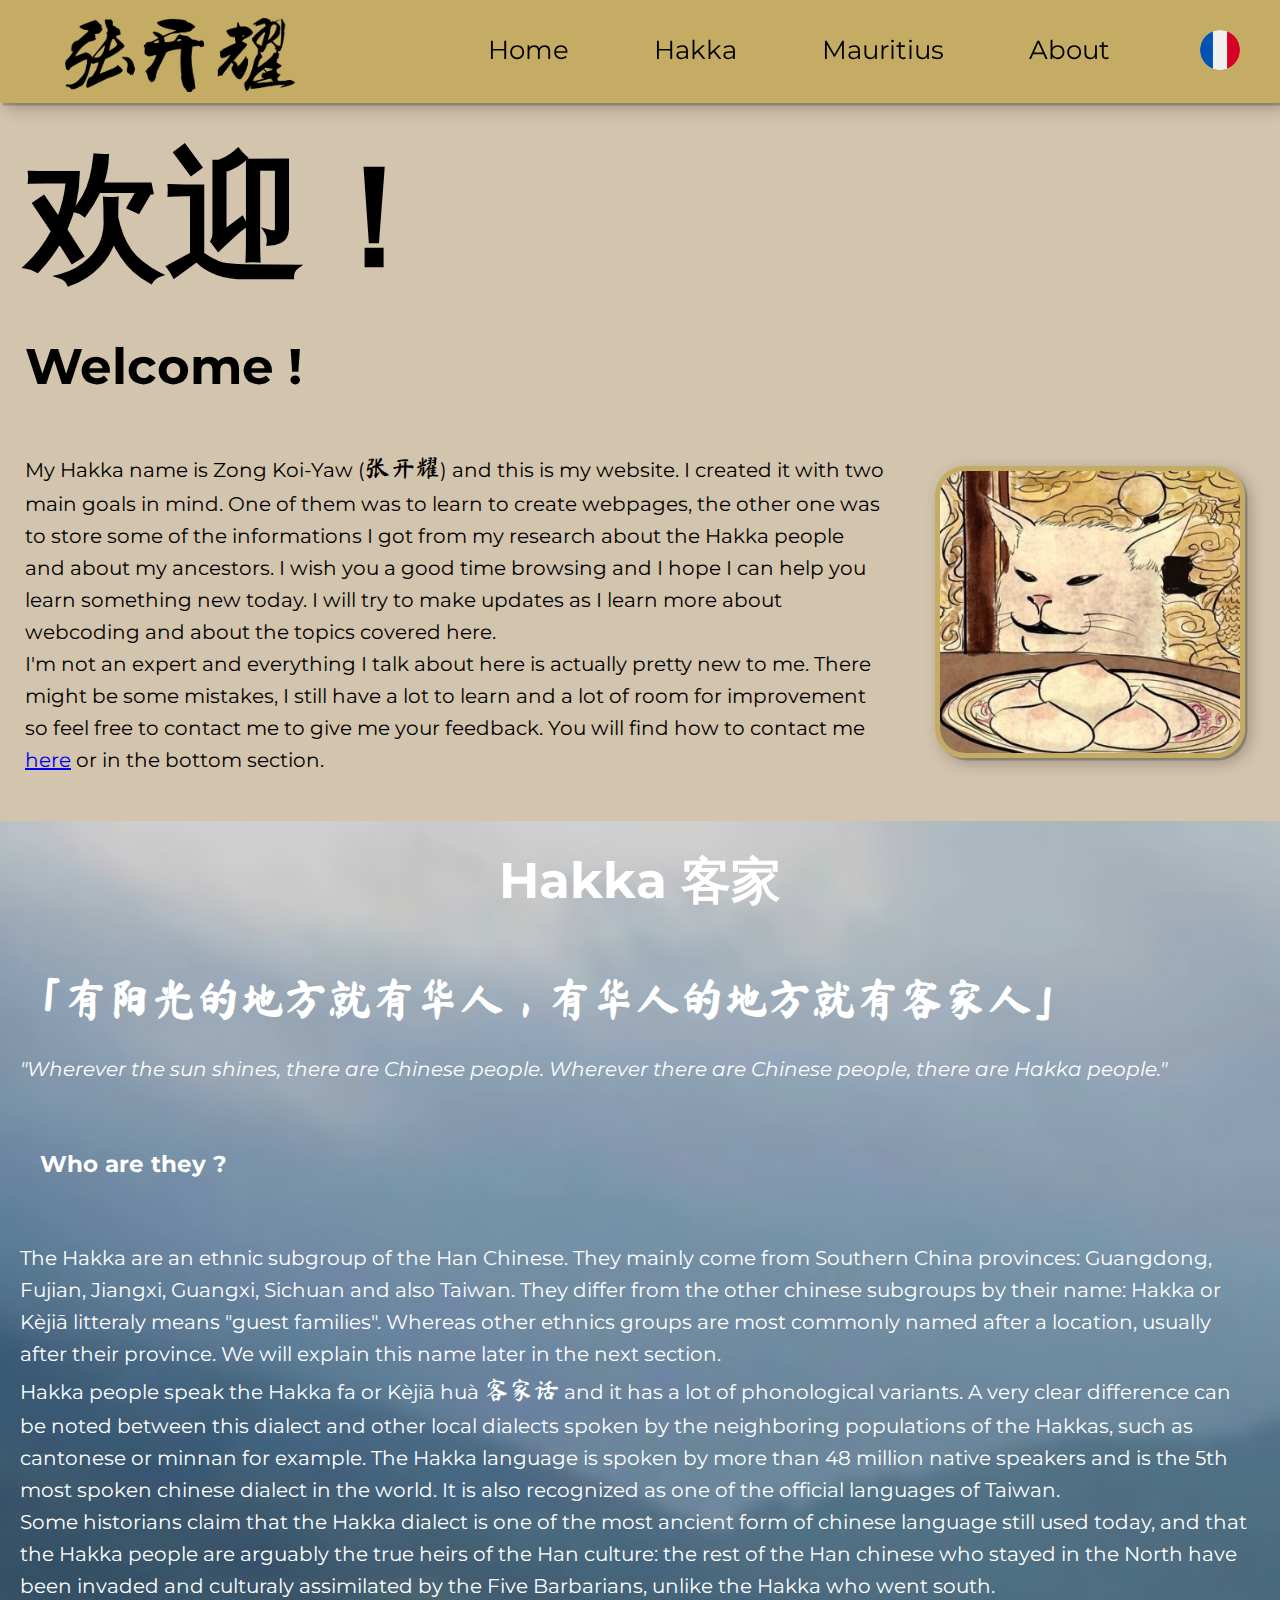
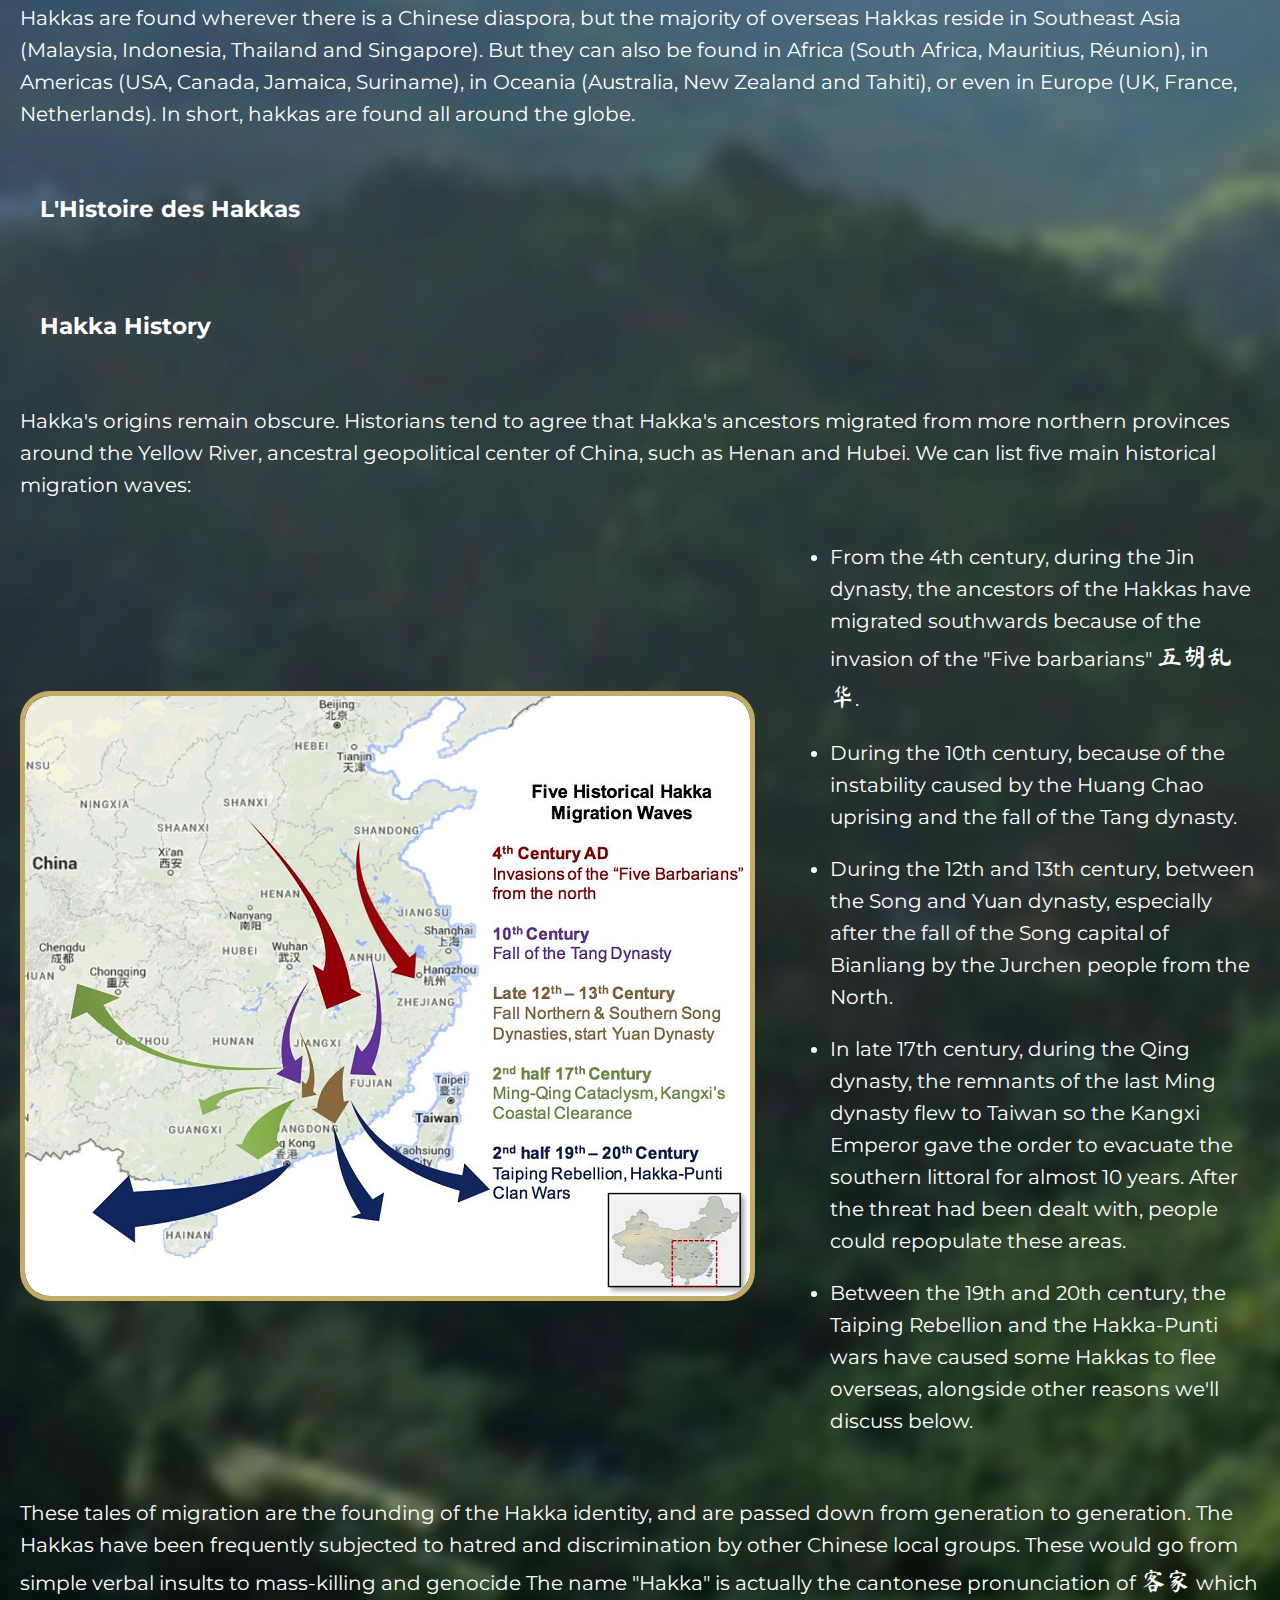
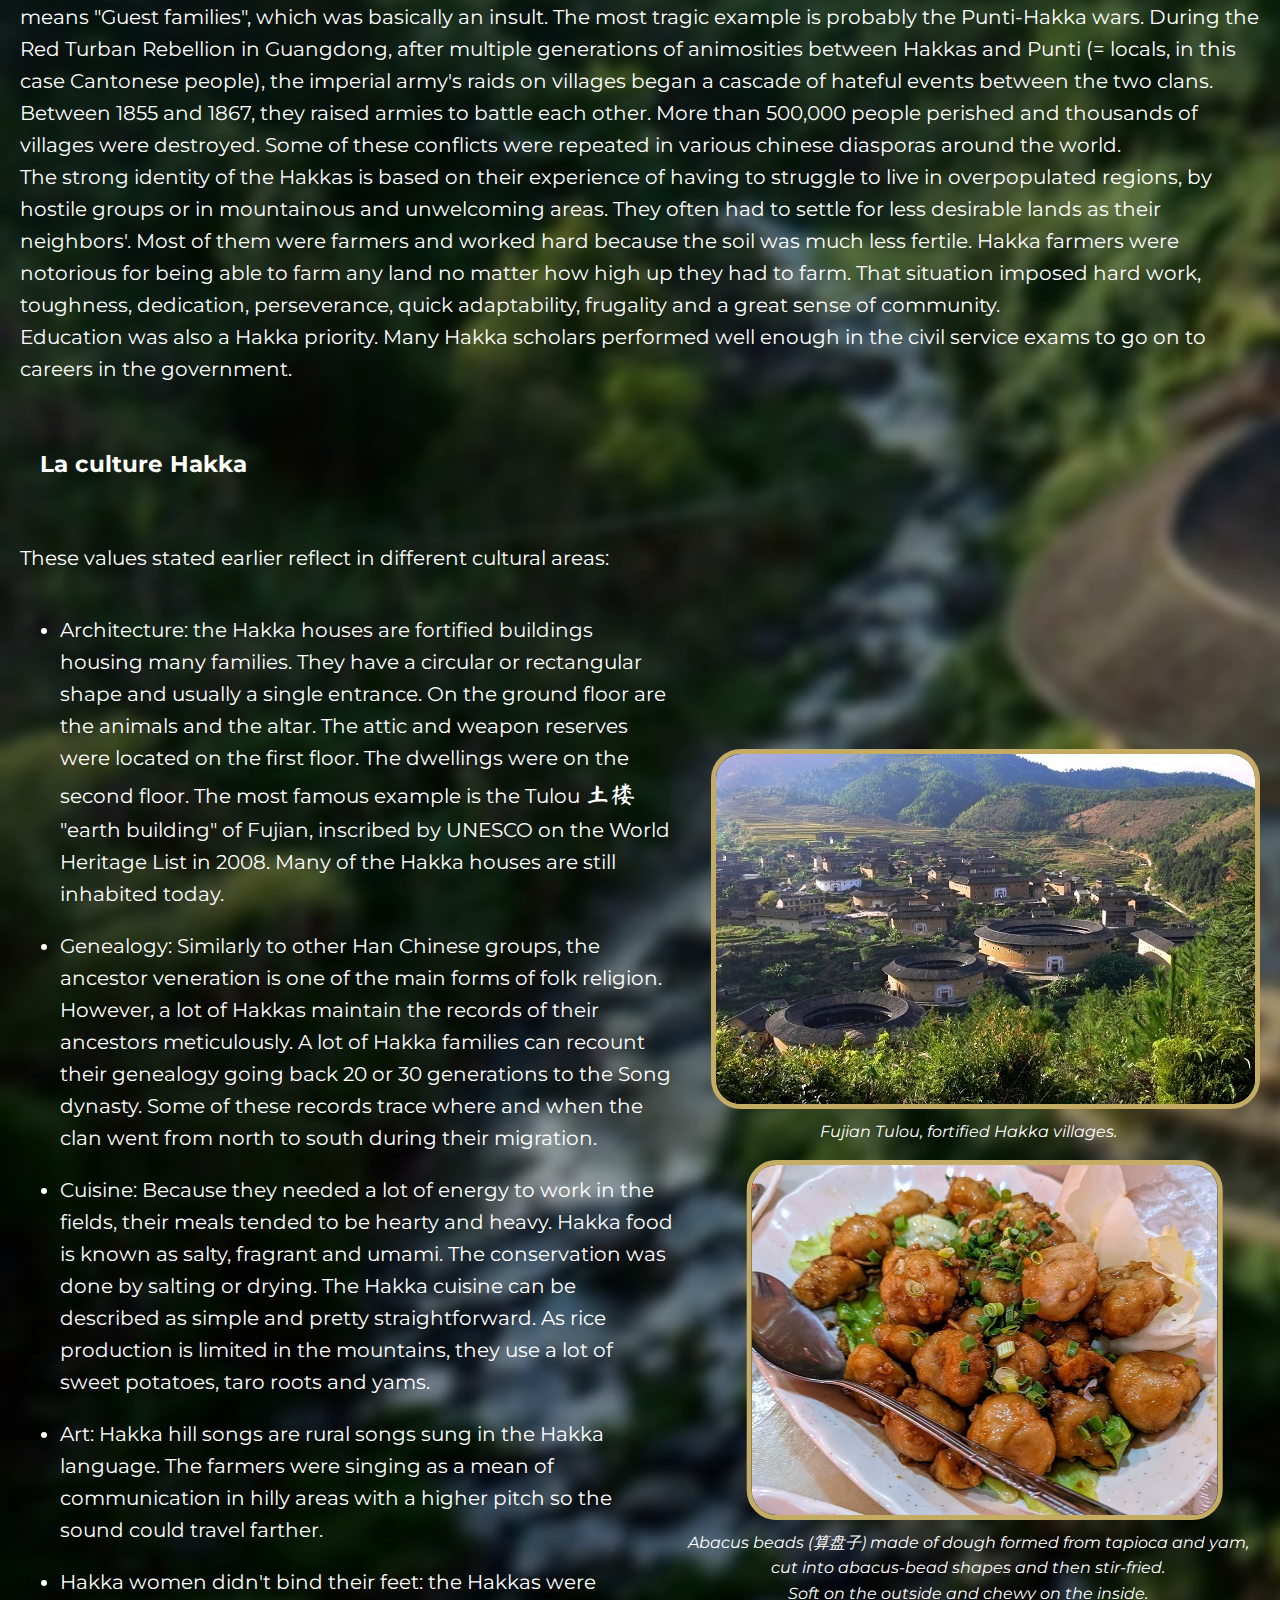
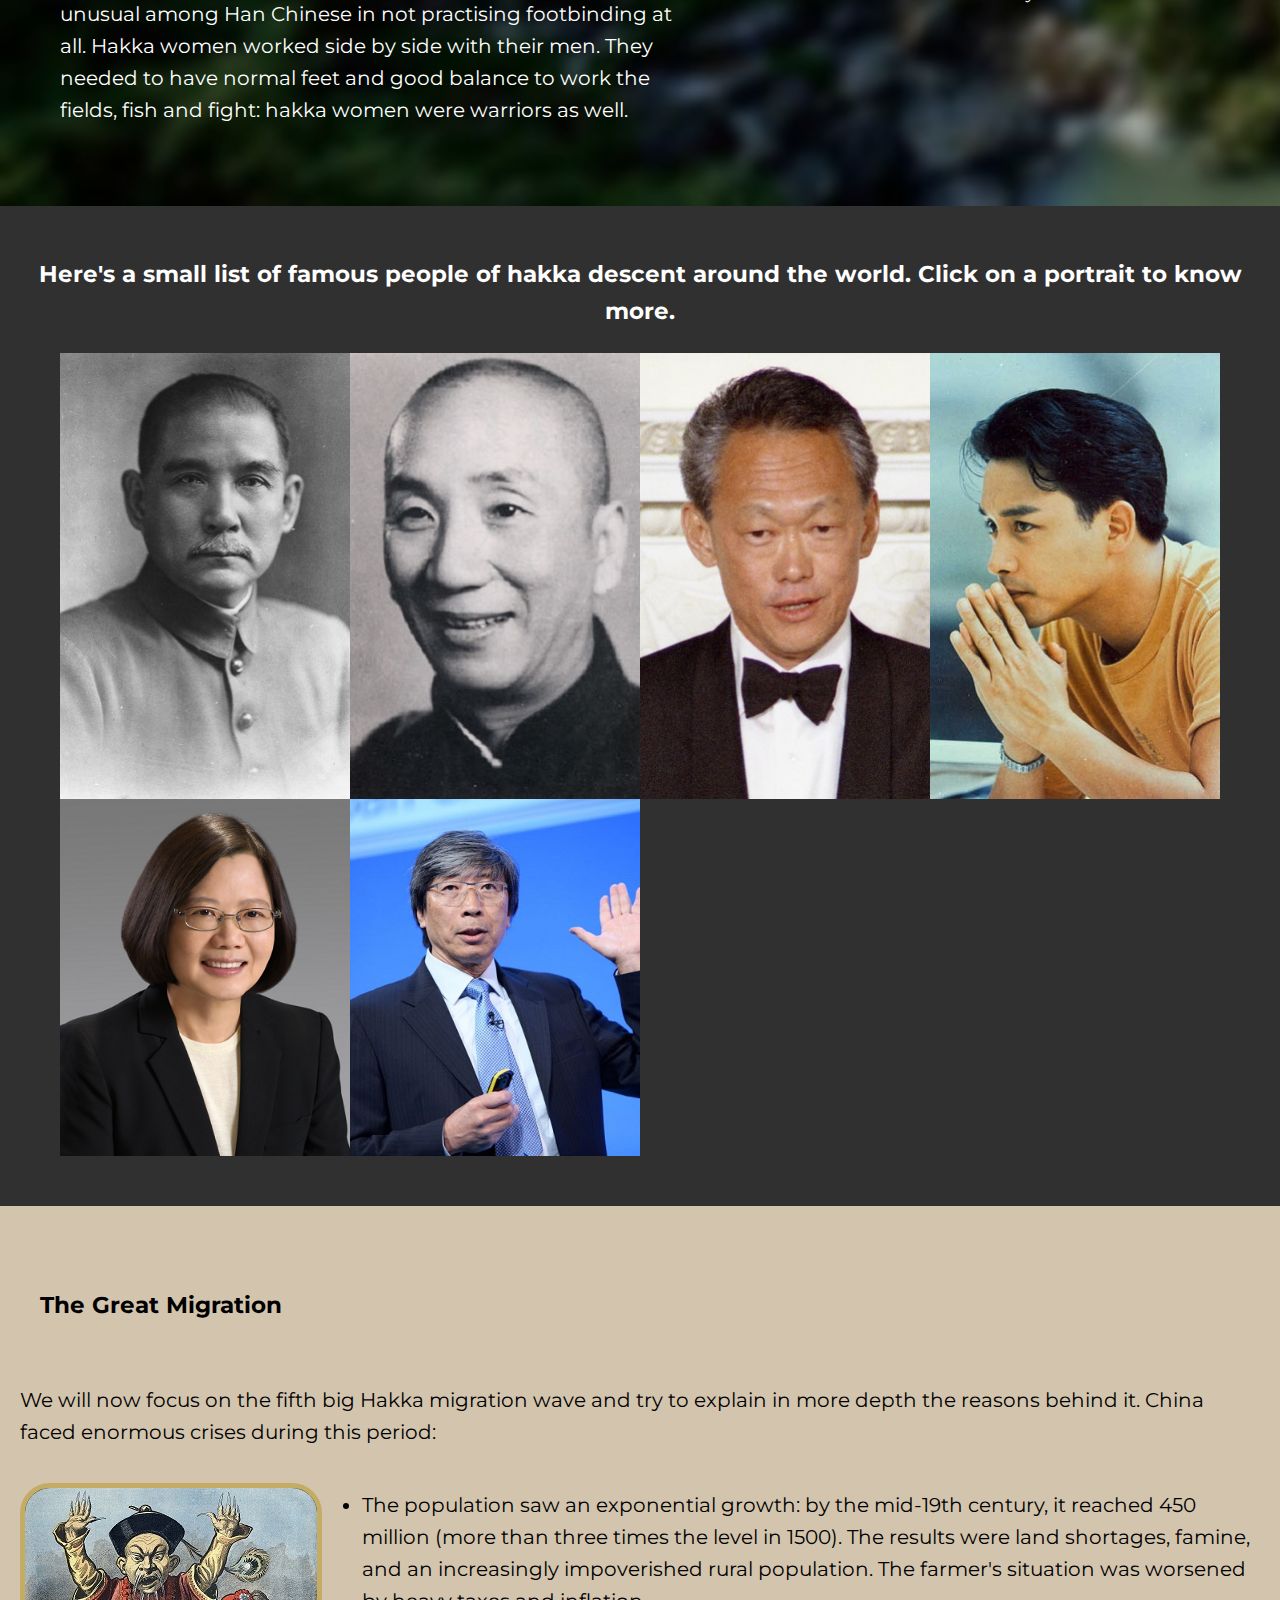
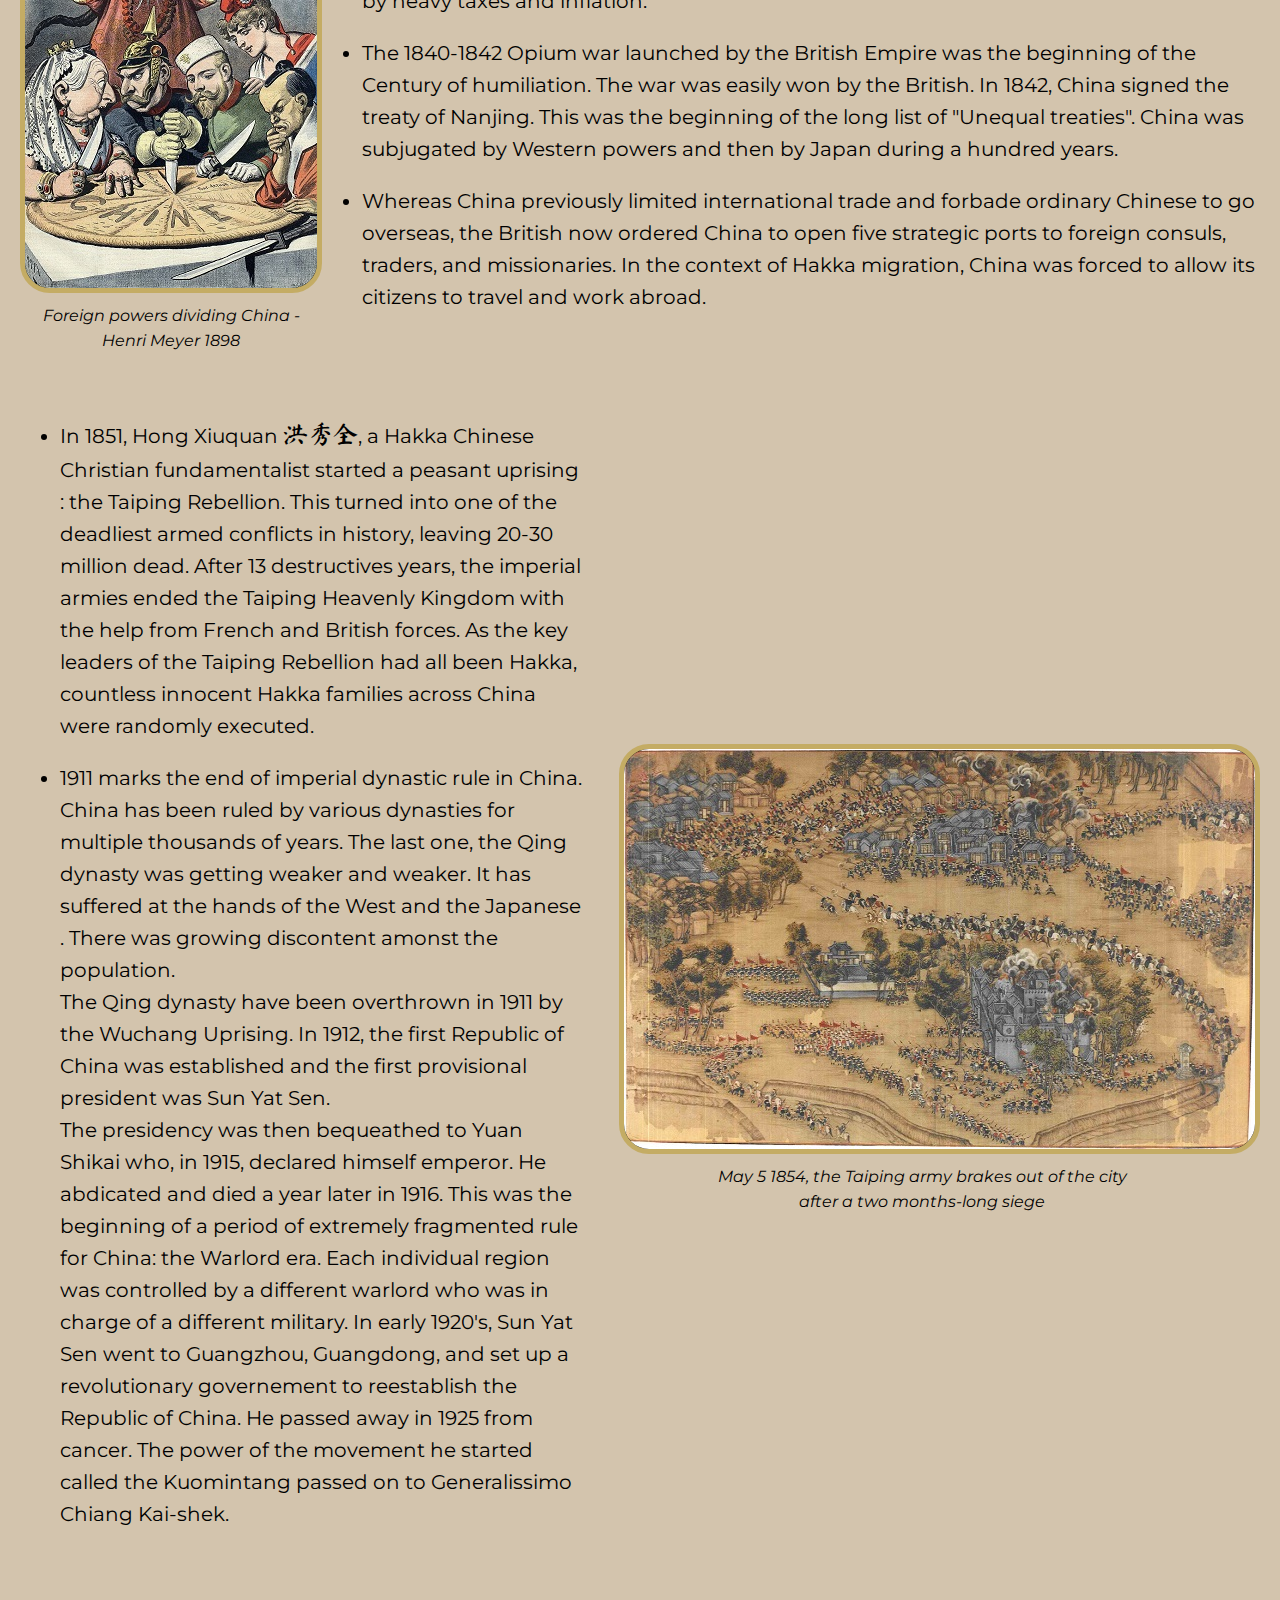
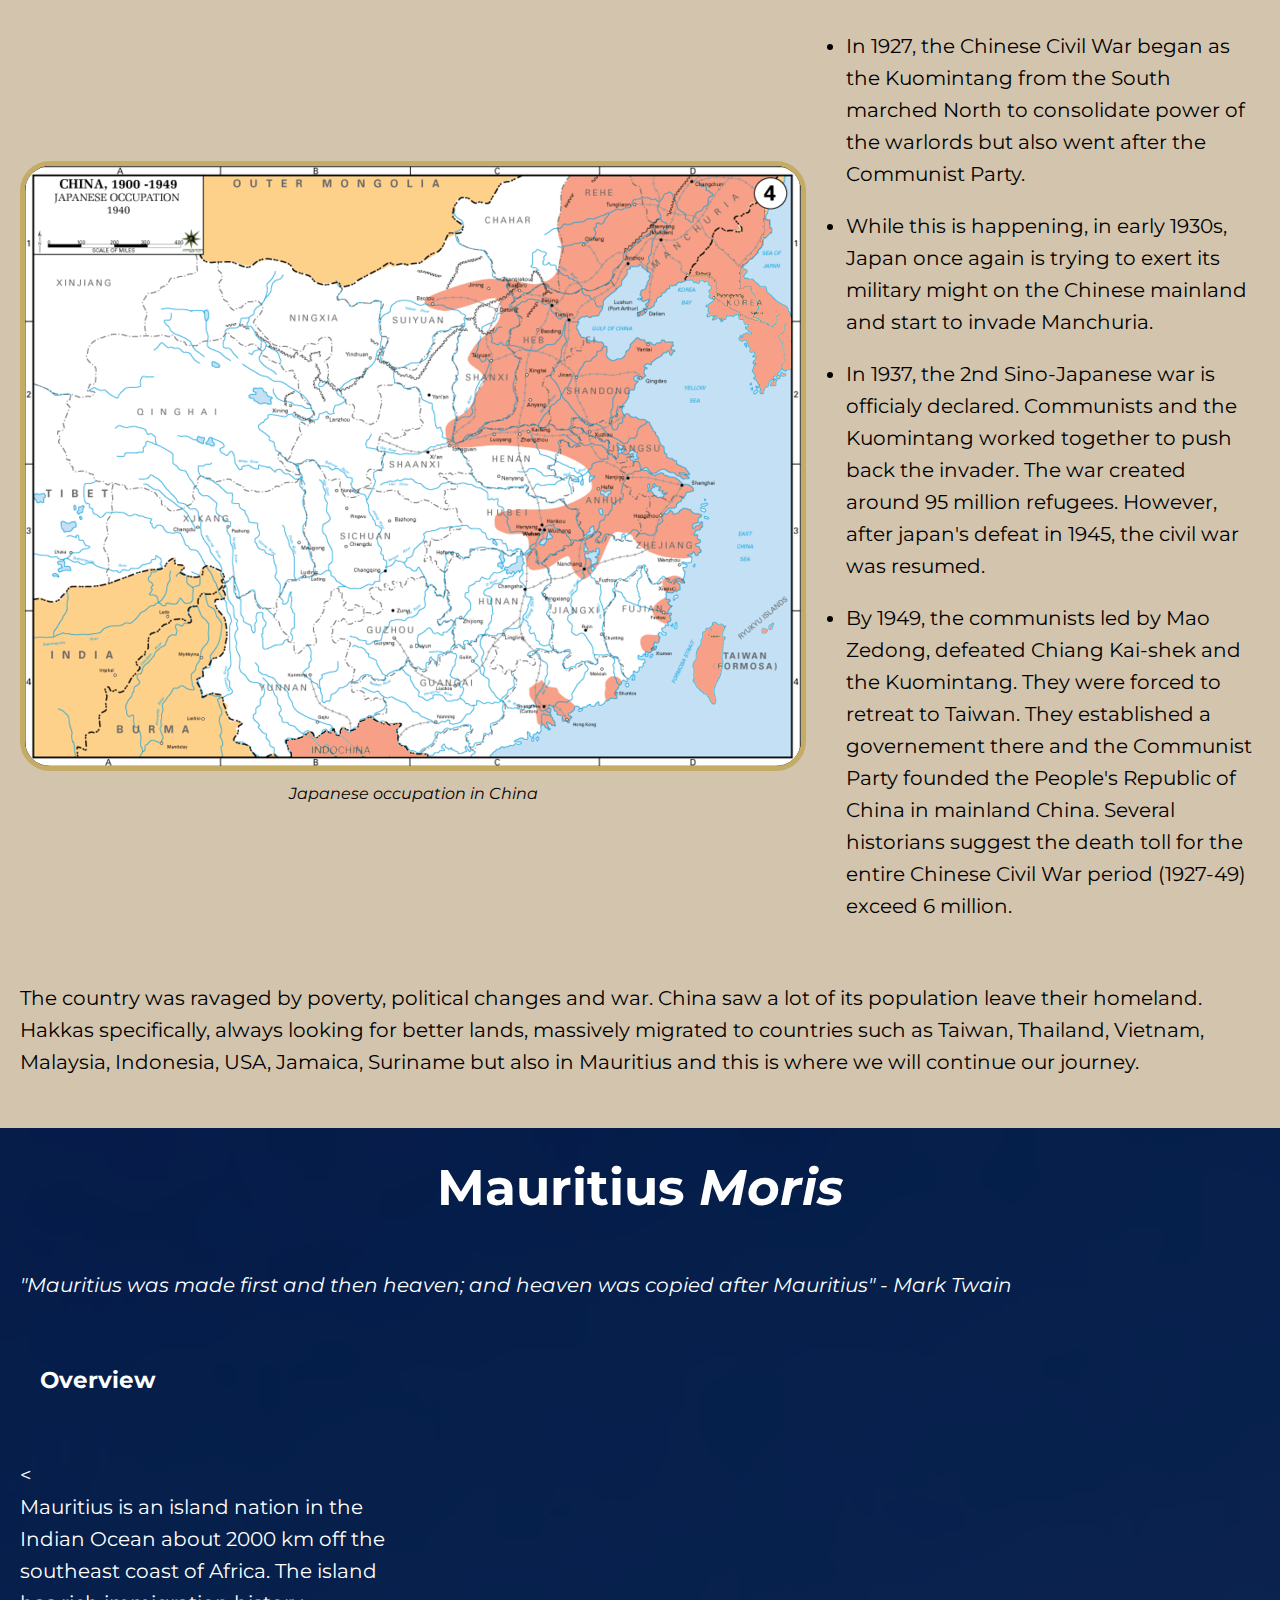
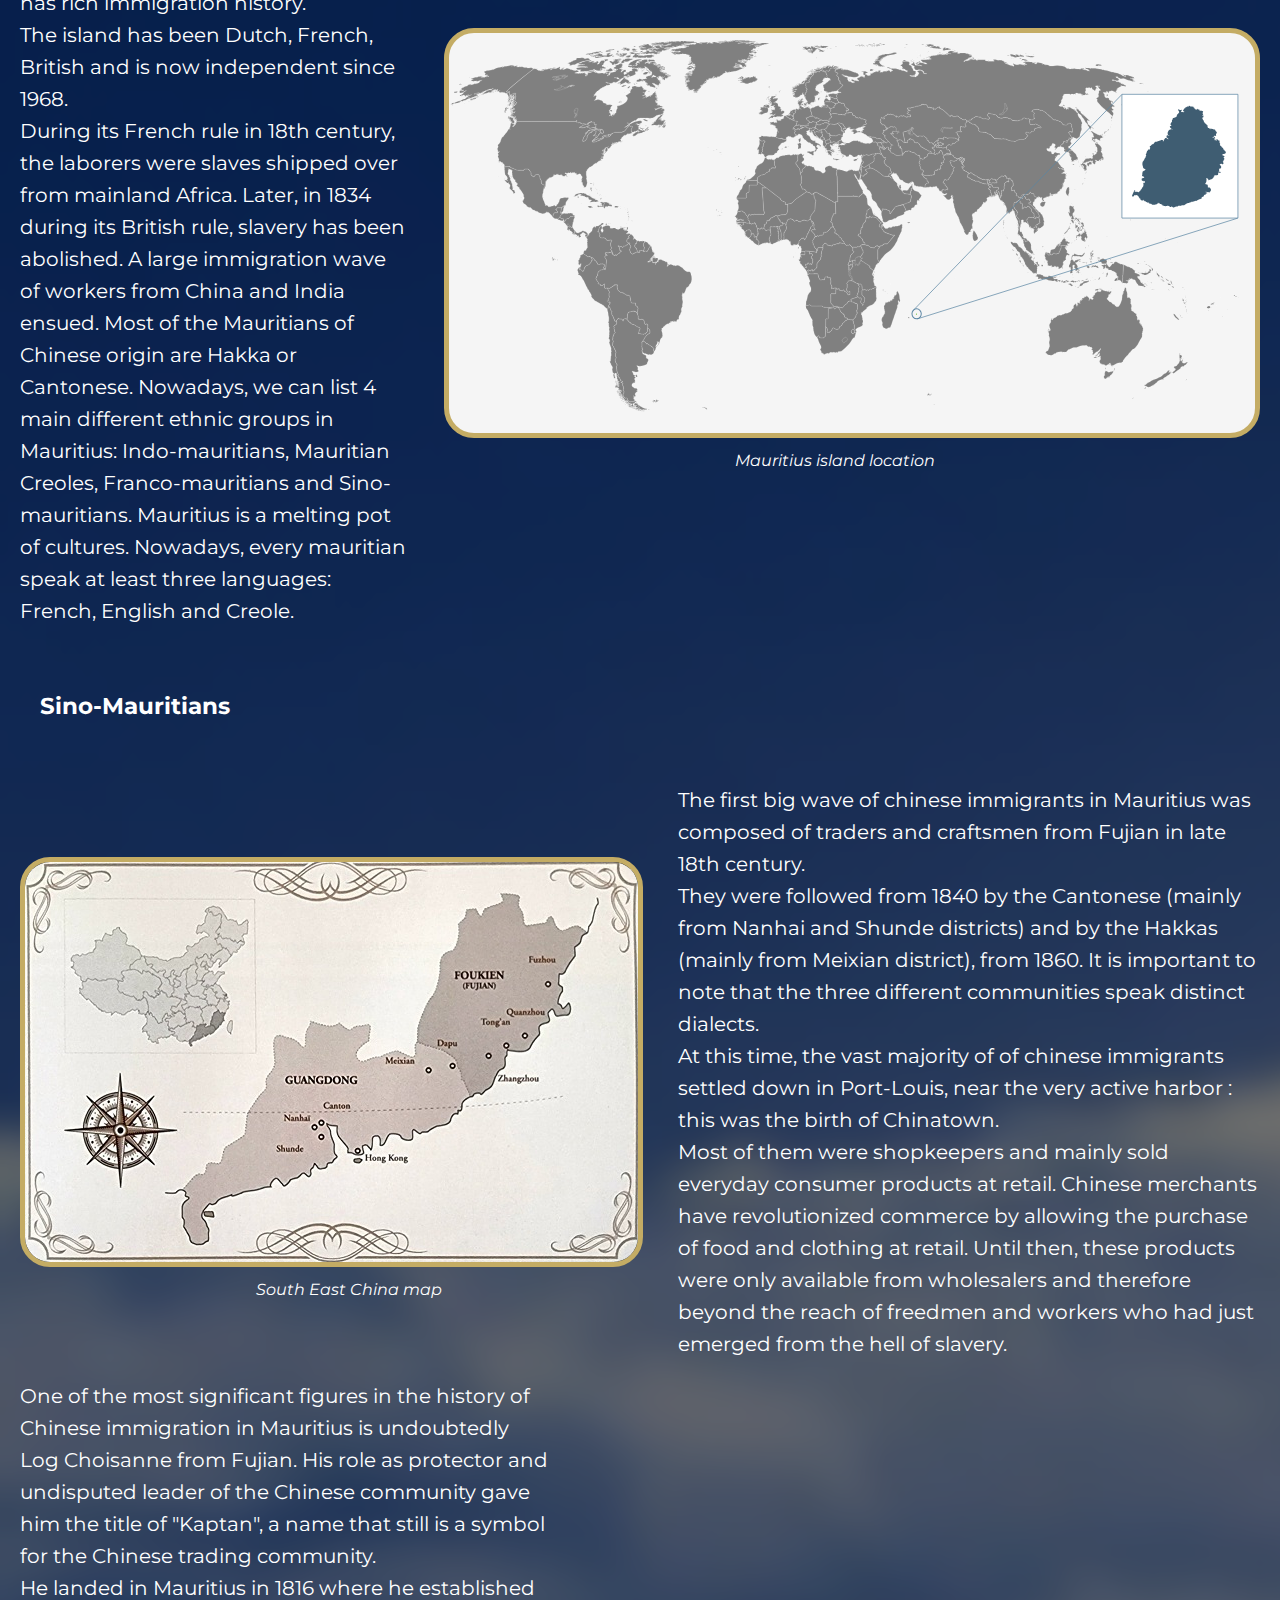
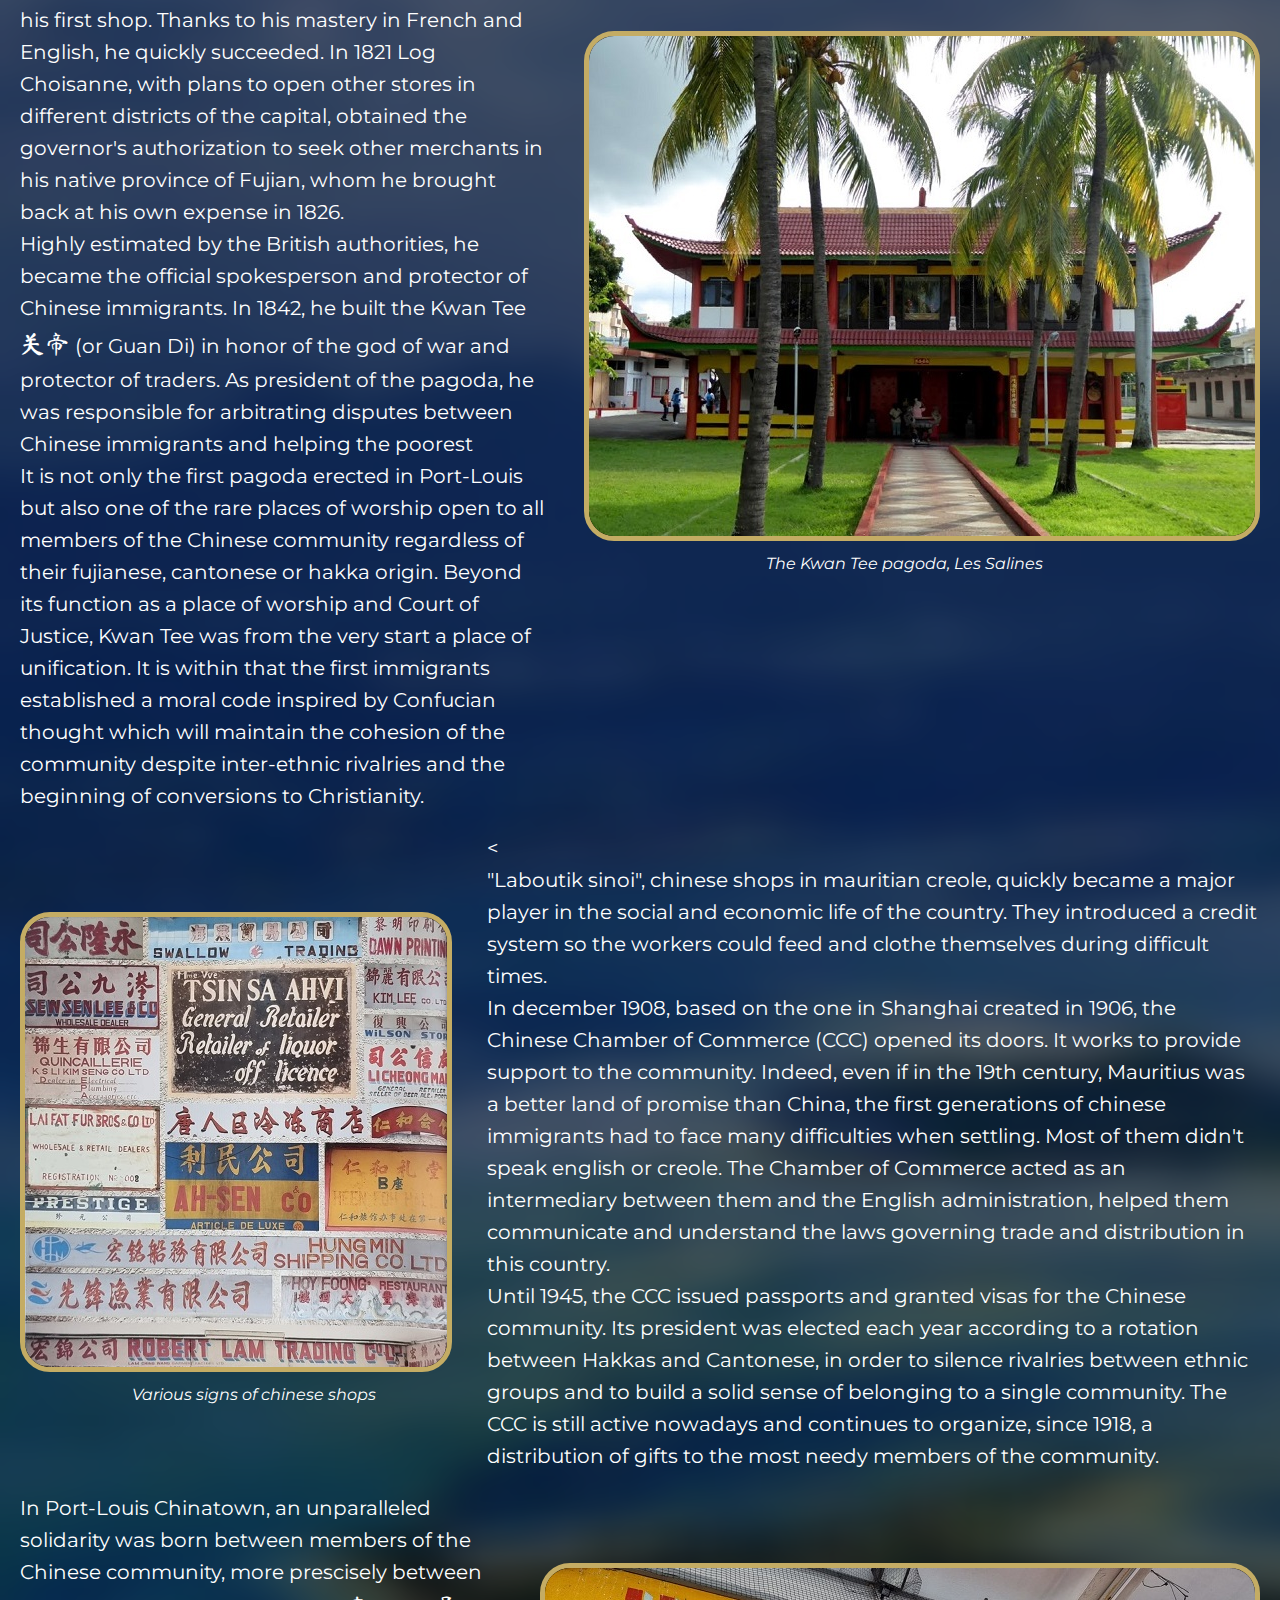
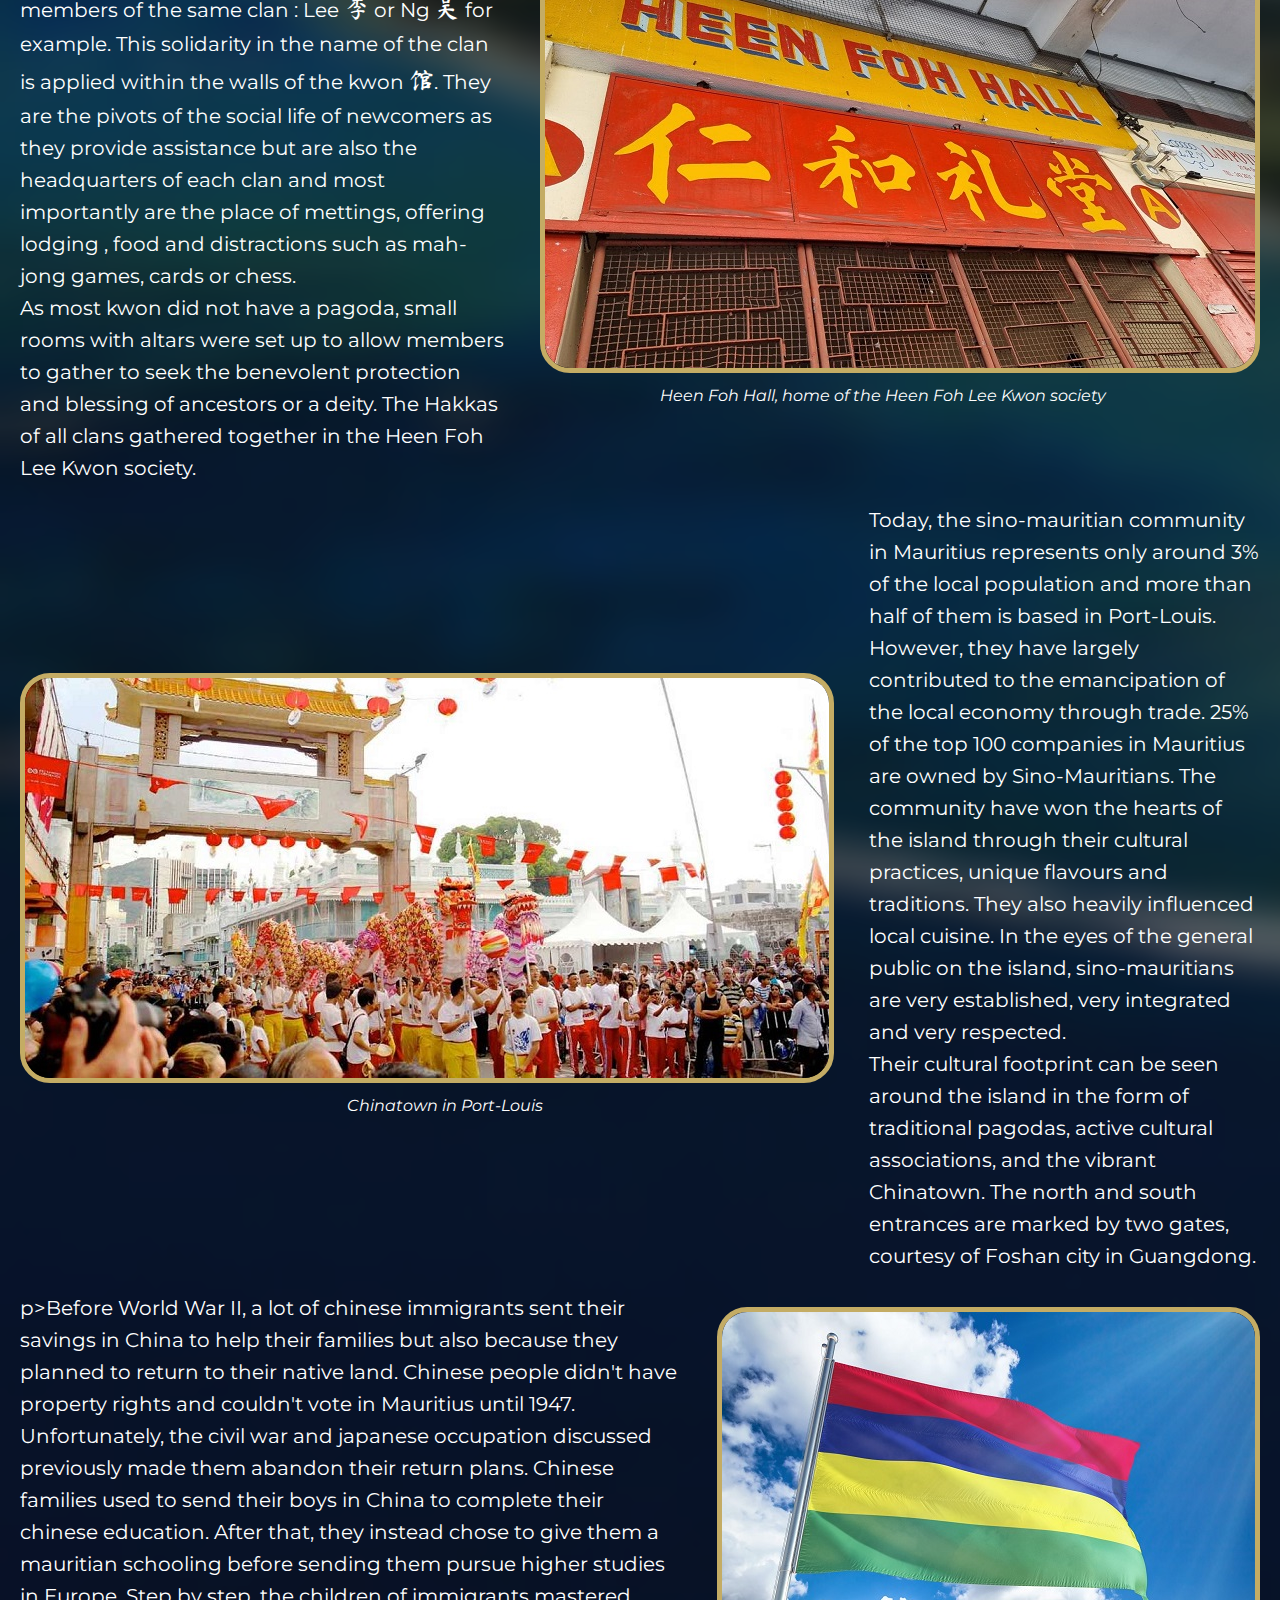
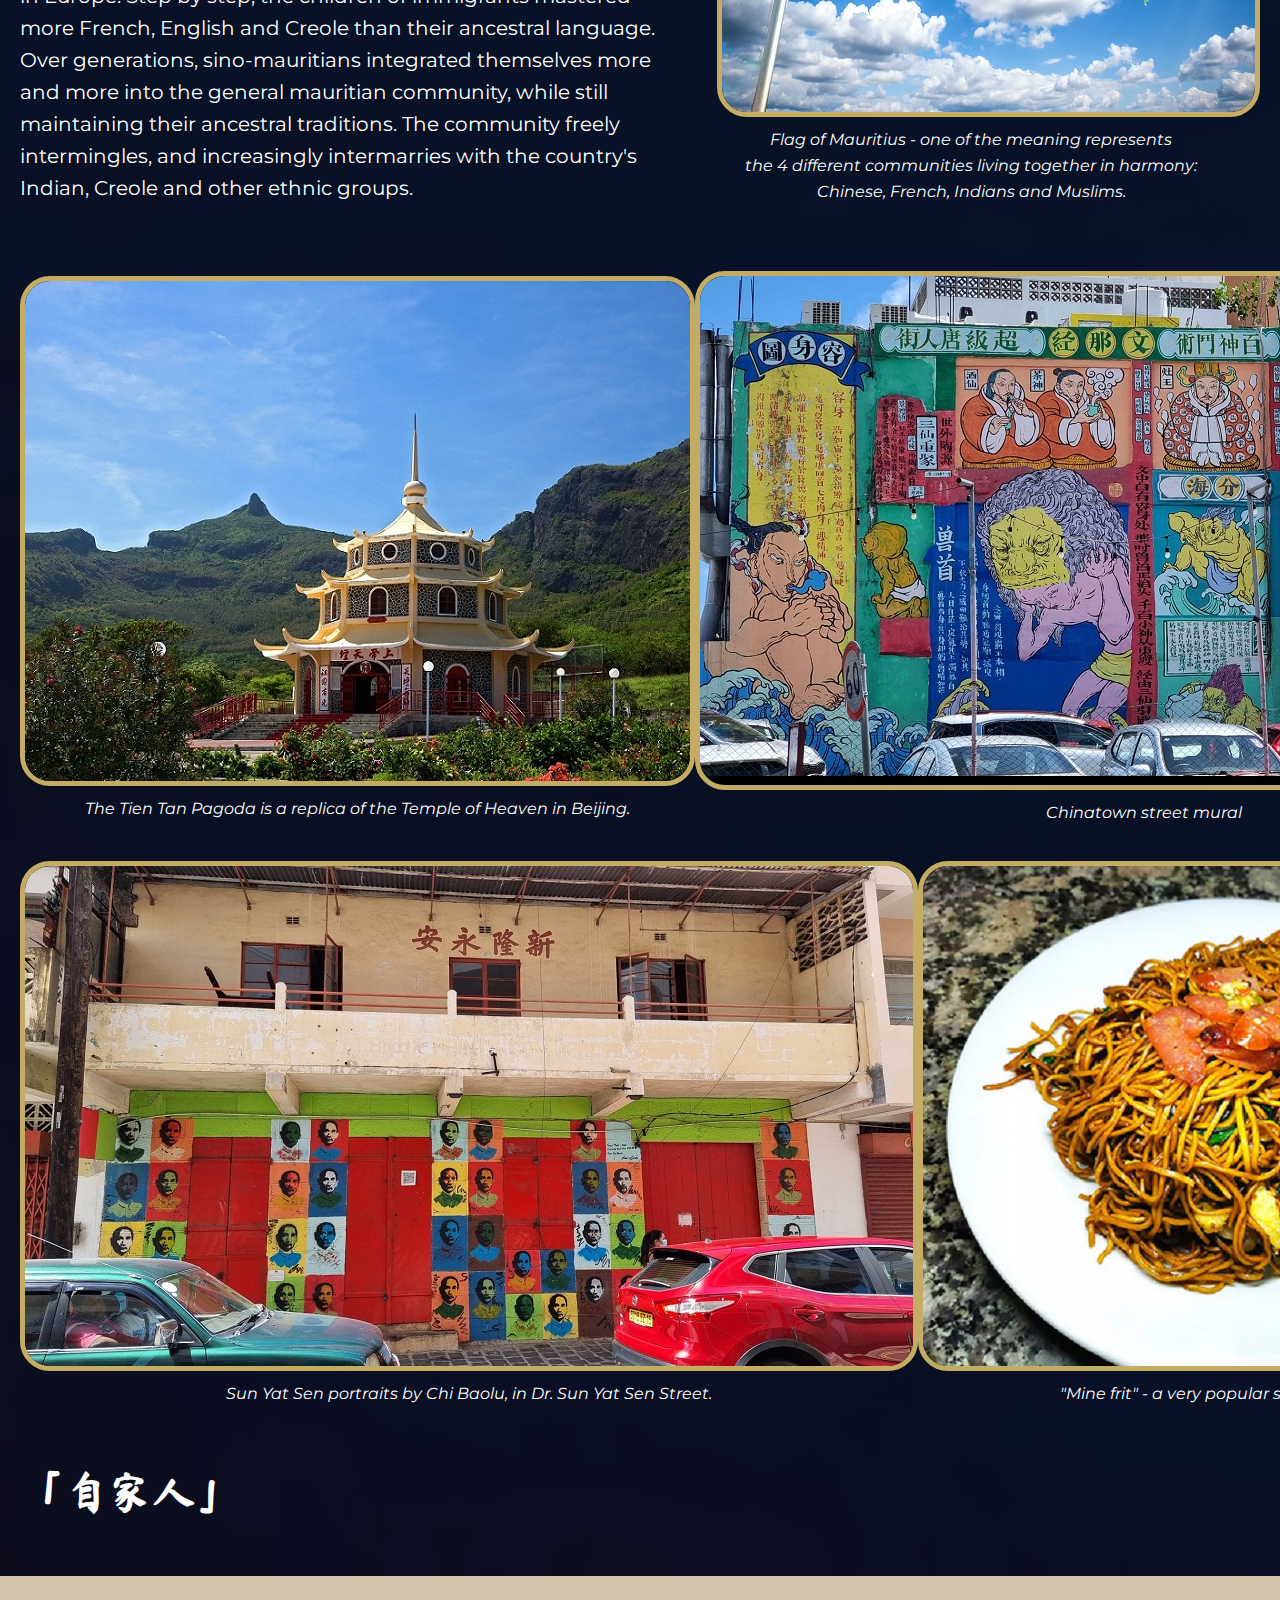
==== commit 0d683933: "Update index.html" ====
--- a/index.html
+++ b/index.html
@@ -7,7 +7,7 @@
 	<link rel="preconnect" href="https://fonts.googleapis.com">
 	<link rel="preconnect" href="https://fonts.gstatic.com" crossorigin>
 	<link href="https://fonts.googleapis.com/css2?family=Ma+Shan+Zheng&family=Montserrat:wght@500&display=swap" rel="stylesheet"> 
-	<title>张开耀</title>
+	<title>Hakka roots</title>
 </head>
 <body>
 	<nav class="nav">
@@ -298,7 +298,7 @@
 	<section class="about" id=about>
 		<h2 class="sectiontitle">À propos de moi</h2>
 			<p>My name is Benoît. I am french, live in France and I am 26 years old.</p>
-			<p>I am actually half-Hakka, my mother is French. Due to family problems, I mostly grew up without my paternal side of the family. </p>
+			<p>I am actually half-Hakka, my mother is French. I mostly grew up without my paternal side of the family. </p>
 			<p>Until last year, I didn't know anything at all about the Hakkas nor the Chinese culture in general. I started some genealogical research to know more about my origins and also to find my family that I didn't see since I was a baby. I met online some amazing people who helped me find out everything.</p>
 			<p>After not seeing them for 22 years, I was finally able to meet my uncles and aunts in Mauritius during a trip with my wife.</p>
 			<p>Other than that, I work in the pharmaceutic field. My wife is Turkish and I also find the Turkish culture fascinating.</p>
